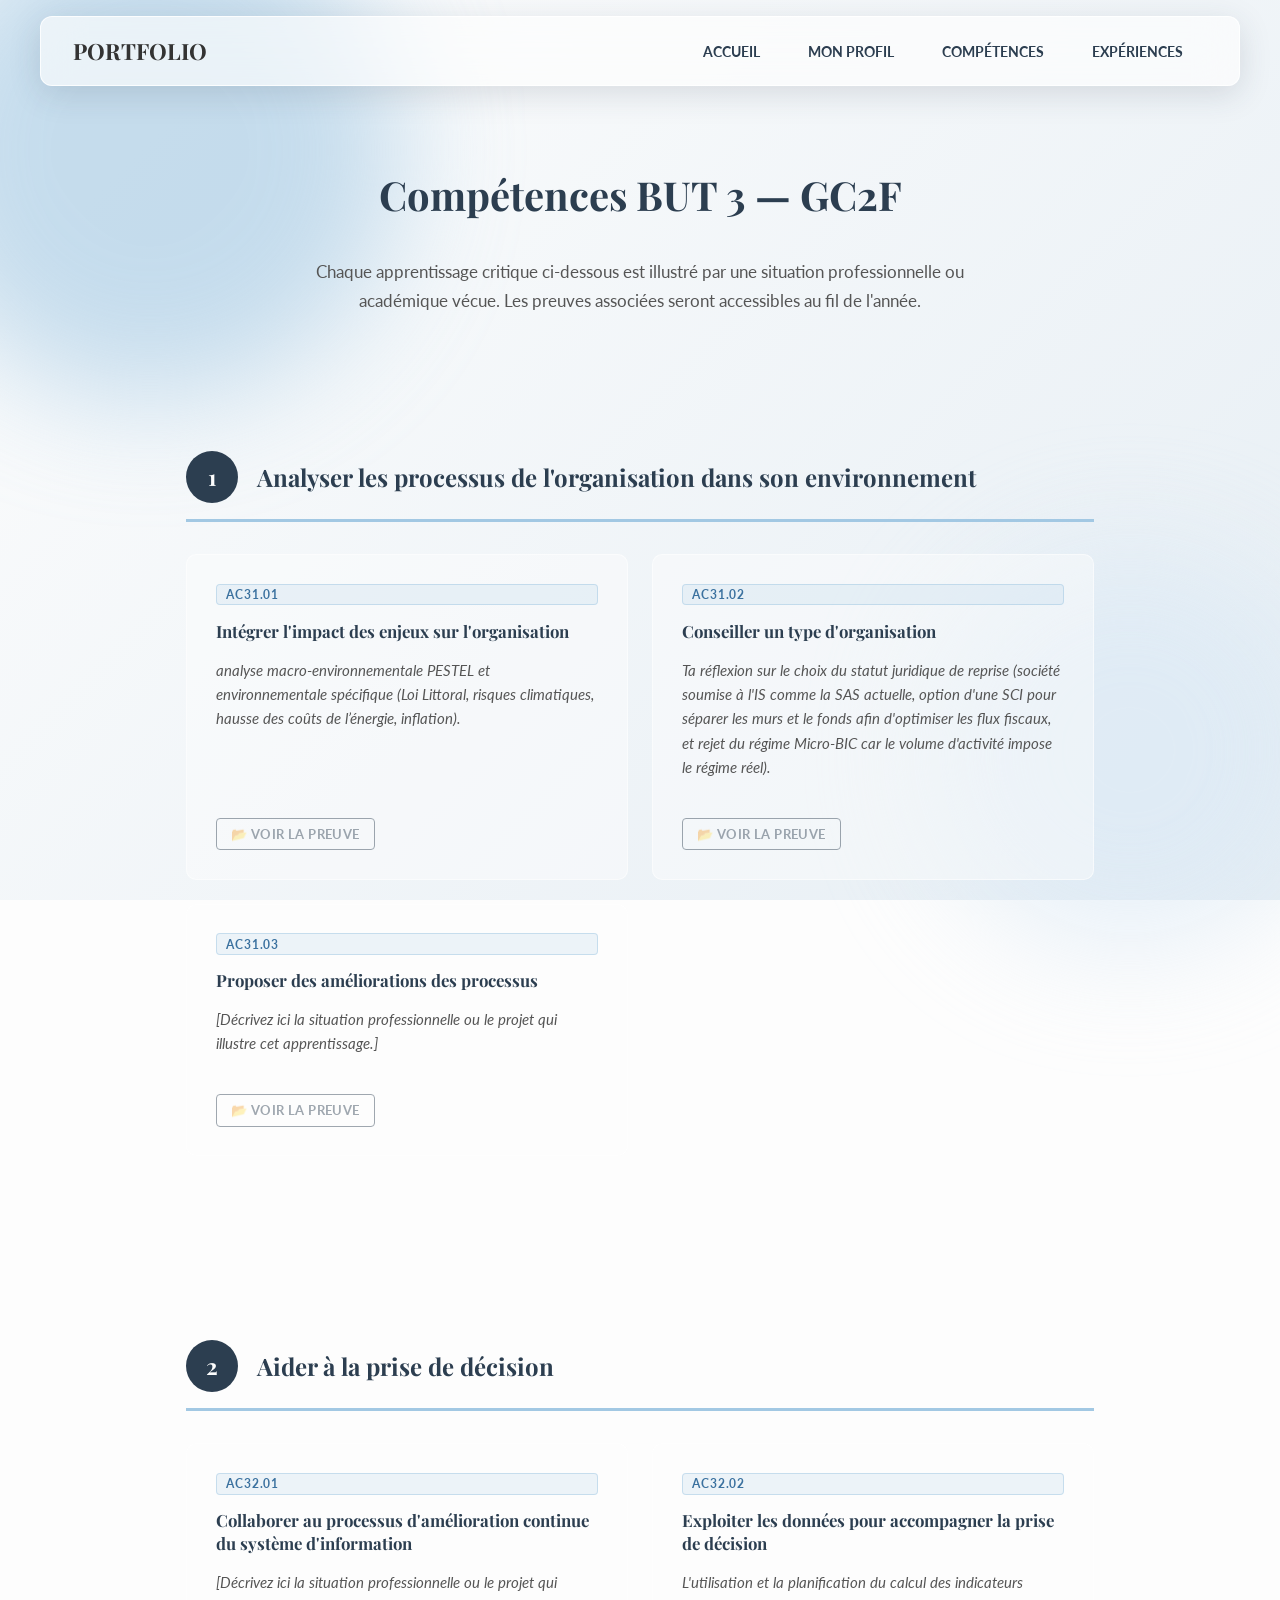
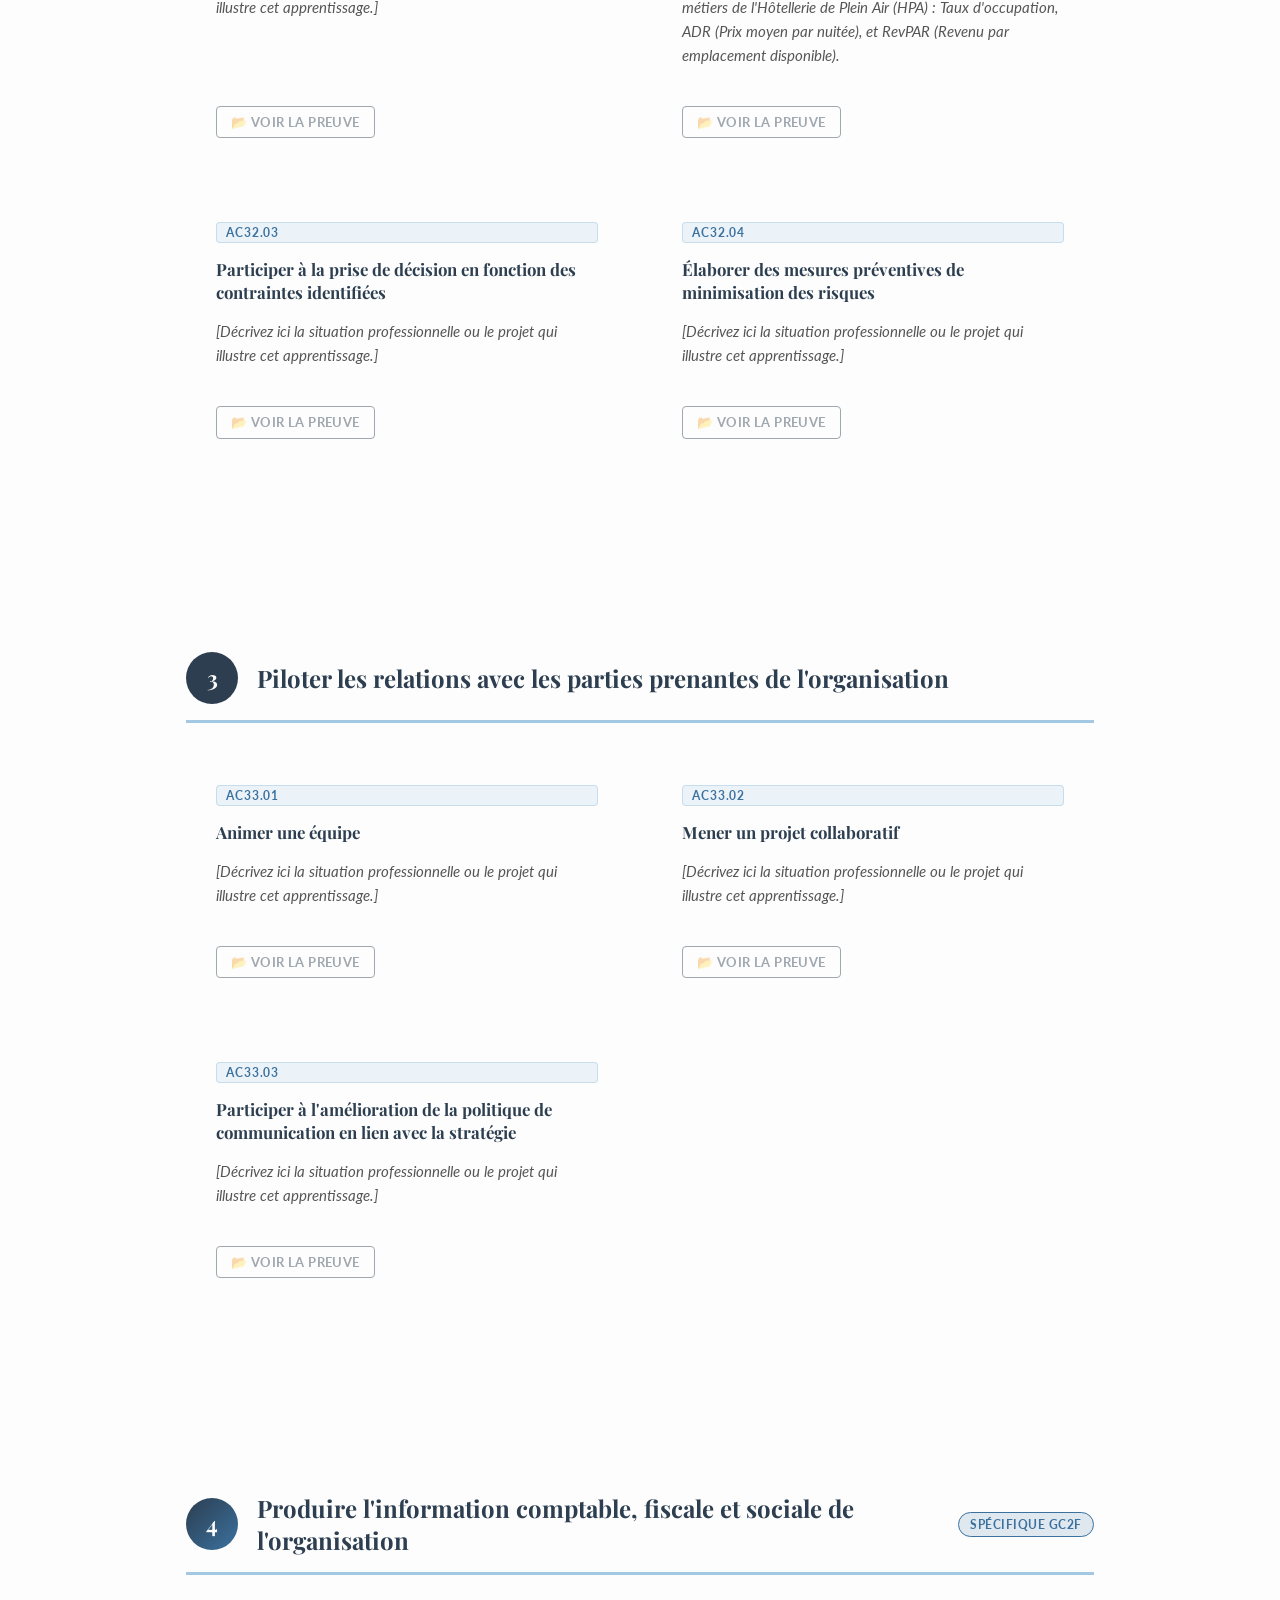
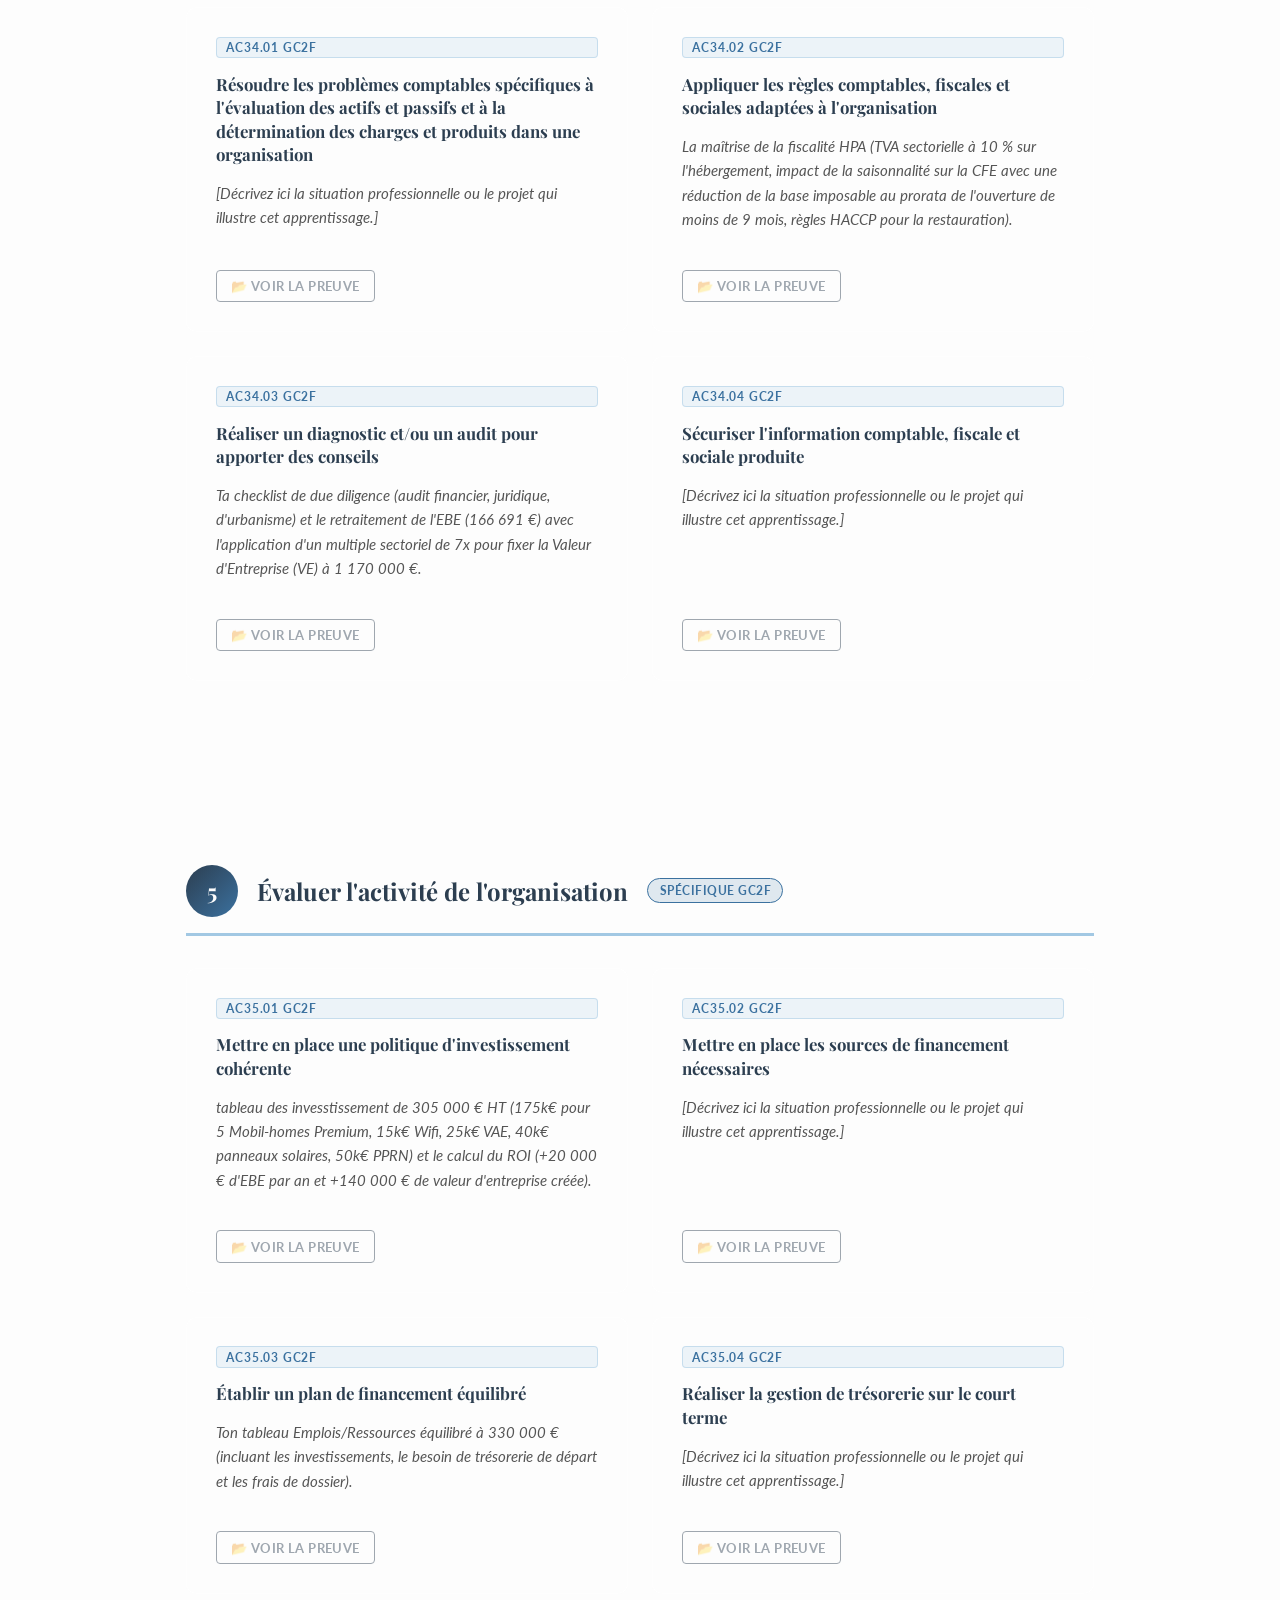
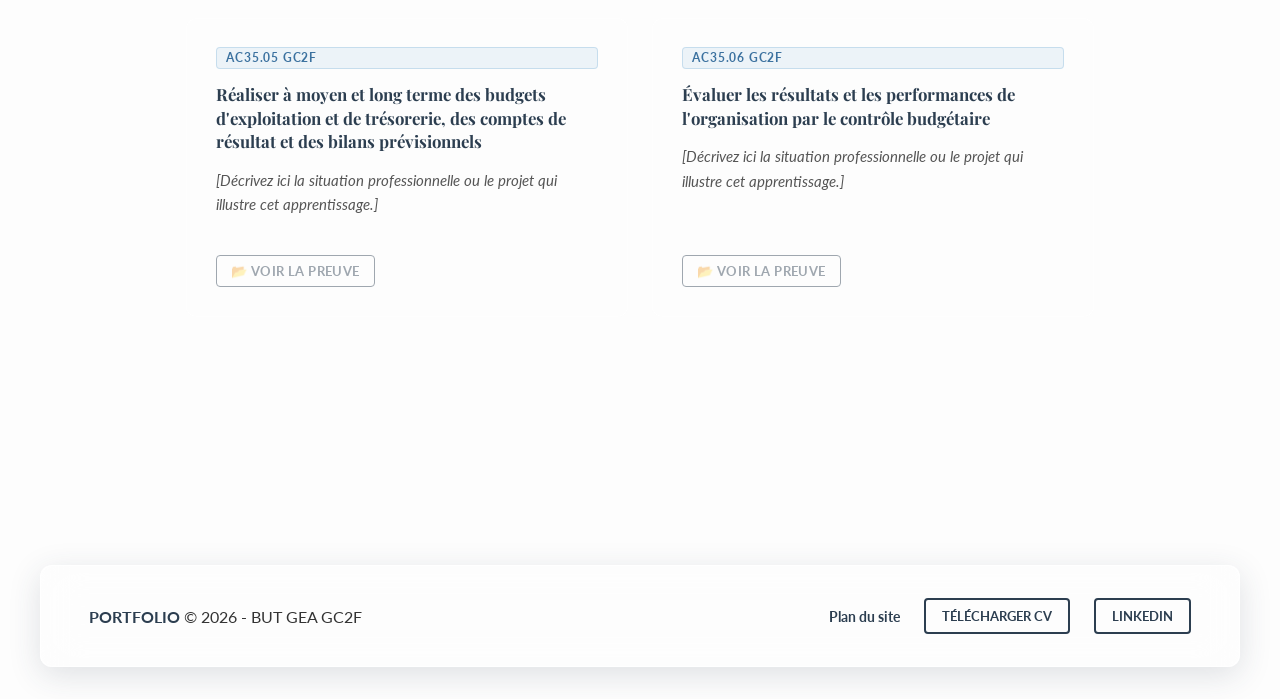
==== competences.html @ ee9c242e "Update competences.html" ====
<!DOCTYPE html>
<html lang="fr">
<head>
    <meta charset="UTF-8">
    <meta name="viewport" content="width=device-width, initial-scale=1.0">
    <title>Compétences | Portfolio GC2F</title>
    <link rel="stylesheet" href="style.css">
    <link href="https://fonts.googleapis.com/css2?family=Playfair+Display:wght@500;700&family=Lato:wght@300;400;700&display=swap" rel="stylesheet">
    <style>
        /* ── Page intro ── */
        .page-intro {
            text-align: center;
            padding: 3rem 2rem 1rem;
            max-width: 800px;
            margin: 0 auto 2rem auto;
        }
        .page-intro p {
            font-size: 1.05rem;
            color: #555;
            line-height: 1.7;
        }

        /* ── Bloc compétence ── */
        .competence-bloc {
            margin-bottom: 3.5rem;
        }
        .competence-header {
            display: flex;
            align-items: center;
            gap: 1.2rem;
            margin-bottom: 2rem;
            padding-bottom: 1rem;
            border-bottom: 3px solid var(--light-blue);
        }
        .competence-numero {
            flex-shrink: 0;
            width: 52px;
            height: 52px;
            border-radius: 50%;
            background: var(--dark-blue);
            color: var(--pearl-white);
            font-family: 'Playfair Display', serif;
            font-size: 1.4rem;
            font-weight: 700;
            display: flex;
            align-items: center;
            justify-content: center;
        }
        .competence-titre {
            font-family: 'Playfair Display', serif;
            font-size: 1.5rem;
            color: var(--dark-blue);
            margin: 0;
        }
        .competence-tag {
            font-size: 0.75rem;
            font-weight: 700;
            text-transform: uppercase;
            letter-spacing: 0.5px;
            background: rgba(162, 200, 227, 0.25);
            border: 1px solid var(--light-blue);
            color: var(--dark-blue);
            padding: 0.25rem 0.7rem;
            border-radius: 20px;
            white-space: nowrap;
        }

        /* ── Grille des AC ── */
        .ac-grid {
            display: grid;
            grid-template-columns: repeat(auto-fit, minmax(300px, 1fr));
            gap: 1.5rem;
        }

        /* ── Carte AC ── */
        .ac-card {
            background: rgba(253, 253, 253, 0.45);
            border: 1px solid rgba(255, 255, 255, 0.55);
            border-radius: 10px;
            padding: 1.8rem;
            display: flex;
            flex-direction: column;
            gap: 0.9rem;
            opacity: 0;
            transform: translateY(30px);
            transition: opacity 0.55s ease-out, transform 0.55s cubic-bezier(0.2, 0.8, 0.2, 1), box-shadow 0.3s ease, background 0.3s ease;
        }
        .ac-card.visible {
            opacity: 1;
            transform: translateY(0);
        }
        .ac-card.visible:hover {
            background: rgba(253, 253, 253, 0.75);
            box-shadow: 0 12px 30px rgba(44, 62, 80, 0.1);
            transform: translateY(-6px);
        }

        .ac-code {
            display: inline-block;
            font-size: 0.72rem;
            font-weight: 700;
            text-transform: uppercase;
            letter-spacing: 0.8px;
            color: #3b719f;
            background: rgba(162, 200, 227, 0.18);
            border: 1px solid rgba(162, 200, 227, 0.5);
            border-radius: 4px;
            padding: 0.2rem 0.6rem;
        }
        .ac-intitule {
            font-family: 'Playfair Display', serif;
            font-size: 1.05rem;
            color: var(--dark-blue);
            line-height: 1.4;
            margin: 0;
        }
        .ac-description {
            font-size: 0.95rem;
            color: #555;
            line-height: 1.6;
            flex: 1;
            font-style: italic;
        }
        .ac-preuve {
            display: inline-flex;
            align-items: center;
            gap: 0.4rem;
            font-size: 0.82rem;
            font-weight: 700;
            text-transform: uppercase;
            letter-spacing: 0.4px;
            color: var(--dark-blue);
            border: 1.5px solid var(--dark-blue);
            border-radius: 4px;
            padding: 0.45rem 0.9rem;
            text-decoration: none;
            transition: all 0.25s ease;
            align-self: flex-start;
            margin-top: auto;
            opacity: 0.45;
            cursor: not-allowed;
            pointer-events: none;
        }
        .ac-preuve.disponible {
            opacity: 1;
            cursor: pointer;
            pointer-events: auto;
        }
        .ac-preuve.disponible:hover {
            background: var(--dark-blue);
            color: var(--pearl-white);
        }

        /* ── Compétences spécifiques GC2F ── */
        .competence-bloc.gc2f .competence-numero {
            background: linear-gradient(135deg, #2C3E50, #3b719f);
        }
        .competence-bloc.gc2f .competence-tag {
            background: rgba(59, 113, 159, 0.15);
            border-color: #3b719f;
            color: #3b719f;
        }

        /* ── Wrapper principal ── */
        .portfolio-competences {
            max-width: 1100px;
            margin: 0 auto;
            padding: 0 2rem 4rem;
        }

        @media screen and (max-width: 768px) {
            .competence-header { flex-wrap: wrap; }
            .competence-titre { font-size: 1.2rem; }
            .ac-grid { grid-template-columns: 1fr; }
            .portfolio-competences { padding: 0 1rem 3rem; }
        }
    </style>
</head>
<body>

    <div class="background-blobs">
        <div class="blob blob-1"></div>
        <div class="blob blob-2"></div>
    </div>

    <header class="glass-panel">
        <div class="logo">Portfolio</div>

        <div class="burger-menu">
            <span></span>
            <span></span>
            <span></span>
        </div>

        <nav>
            <ul class="nav-menu">
                <li class="nav-item"><a href="index.html" class="nav-link">Accueil</a></li>
                <li class="nav-item">
                    <a href="profil.html" class="nav-link">Mon Profil</a>
                    <ul class="dropdown-menu glass-panel">
                        <li><a href="cv.pdf" target="_blank" class="dropdown-item">Consulter mon CV</a></li>
                    </ul>
                </li>
                <li class="nav-item">
                    <a href="competences.html" class="nav-link">Compétences</a>
                    <ul class="dropdown-menu glass-panel">
                        <li><a href="competences.html#comp1" class="dropdown-item">C1 — Analyser</a></li>
                        <li><a href="competences.html#comp2" class="dropdown-item">C2 — Aider à la décision</a></li>
                        <li><a href="competences.html#comp3" class="dropdown-item">C3 — Piloter</a></li>
                        <li><a href="competences.html#comp4" class="dropdown-item">C4 — Produire (GC2F)</a></li>
                        <li><a href="competences.html#comp5" class="dropdown-item">C5 — Évaluer (GC2F)</a></li>
                    </ul>
                </li>
                <li class="nav-item">
                    <a href="experiences.html" class="nav-link">Expériences</a>
                    <ul class="dropdown-menu glass-panel">
                        <li><a href="experiences.html" class="dropdown-item">Stages et Mémoire</a></li>
                    </ul>
                </li>
            </ul>
        </nav>
    </header>

    <main>
        <div class="page-intro">
            <h1 class="section-title" style="border: none;">Compétences BUT 3 — GC2F</h1>
            <p>Chaque apprentissage critique ci-dessous est illustré par une situation professionnelle ou académique vécue. Les preuves associées seront accessibles au fil de l'année.</p>
        </div>

        <div class="portfolio-competences">

            <!-- ════════════════════════════════
                 COMPÉTENCE 1 — ANALYSER
            ════════════════════════════════ -->
            <section class="competence-bloc" id="comp1">
                <div class="competence-header">
                    <div class="competence-numero">1</div>
                    <h2 class="competence-titre">Analyser les processus de l'organisation dans son environnement</h2>
                </div>

                <div class="ac-grid">

                    <div class="ac-card">
                        <span class="ac-code">AC31.01</span>
                        <h3 class="ac-intitule">Intégrer l'impact des enjeux sur l'organisation</h3>
                        <p class="ac-description">analyse macro-environnementale PESTEL et environnementale spécifique (Loi Littoral, risques climatiques, hausse des coûts de l’énergie, inflation).</p>
                        <a href="./preuves/ac31-01.pdf" target="_blank" class="ac-preuve">
                            📂 Voir la preuve
                        </a>
                    </div>

                    <div class="ac-card">
                        <span class="ac-code">AC31.02</span>
                        <h3 class="ac-intitule">Conseiller un type d'organisation</h3>
                        <p class="ac-description">Ta réflexion sur le choix du statut juridique de reprise (société soumise à l'IS comme la SAS actuelle, option d'une SCI pour séparer les murs et le fonds afin d'optimiser les flux fiscaux, et rejet du régime Micro-BIC car le volume d'activité impose le régime réel).</p>
                        <a href="./preuves/ac31-02.pdf" target="_blank" class="ac-preuve">
                            📂 Voir la preuve
                        </a>
                    </div>

                    <div class="ac-card">
                        <span class="ac-code">AC31.03</span>
                        <h3 class="ac-intitule">Proposer des améliorations des processus</h3>
                        <p class="ac-description">[Décrivez ici la situation professionnelle ou le projet qui illustre cet apprentissage.]</p>
                        <a href="./preuves/ac31-03.pdf" target="_blank" class="ac-preuve">
                            📂 Voir la preuve
                        </a>
                    </div>

                </div>
            </section>

            <!-- ════════════════════════════════
                 COMPÉTENCE 2 — AIDER À LA DÉCISION
            ════════════════════════════════ -->
            <section class="competence-bloc" id="comp2">
                <div class="competence-header">
                    <div class="competence-numero">2</div>
                    <h2 class="competence-titre">Aider à la prise de décision</h2>
                </div>

                <div class="ac-grid">

                    <div class="ac-card">
                        <span class="ac-code">AC32.01</span>
                        <h3 class="ac-intitule">Collaborer au processus d'amélioration continue du système d'information</h3>
                        <p class="ac-description">[Décrivez ici la situation professionnelle ou le projet qui illustre cet apprentissage.]</p>
                        <a href="./preuves/ac32-01.pdf" target="_blank" class="ac-preuve">
                            📂 Voir la preuve
                        </a>
                    </div>

                    <div class="ac-card">
                        <span class="ac-code">AC32.02</span>
                        <h3 class="ac-intitule">Exploiter les données pour accompagner la prise de décision</h3>
                        <p class="ac-description">L'utilisation et la planification du calcul des indicateurs métiers de l'Hôtellerie de Plein Air (HPA) : Taux d'occupation, ADR (Prix moyen par nuitée), et RevPAR (Revenu par emplacement disponible).</p>
                        <a href="./preuves/ac32-02.pdf" target="_blank" class="ac-preuve">
                            📂 Voir la preuve
                        </a>
                    </div>

                    <div class="ac-card">
                        <span class="ac-code">AC32.03</span>
                        <h3 class="ac-intitule">Participer à la prise de décision en fonction des contraintes identifiées</h3>
                        <p class="ac-description">[Décrivez ici la situation professionnelle ou le projet qui illustre cet apprentissage.]</p>
                        <a href="./preuves/ac32-03.pdf" target="_blank" class="ac-preuve">
                            📂 Voir la preuve
                        </a>
                    </div>

                    <div class="ac-card">
                        <span class="ac-code">AC32.04</span>
                        <h3 class="ac-intitule">Élaborer des mesures préventives de minimisation des risques</h3>
                        <p class="ac-description">[Décrivez ici la situation professionnelle ou le projet qui illustre cet apprentissage.]</p>
                        <a href="./preuves/ac32-04.pdf" target="_blank" class="ac-preuve">
                            📂 Voir la preuve
                        </a>
                    </div>

                </div>
            </section>

            <!-- ════════════════════════════════
                 COMPÉTENCE 3 — PILOTER
            ════════════════════════════════ -->
            <section class="competence-bloc" id="comp3">
                <div class="competence-header">
                    <div class="competence-numero">3</div>
                    <h2 class="competence-titre">Piloter les relations avec les parties prenantes de l'organisation</h2>
                </div>

                <div class="ac-grid">

                    <div class="ac-card">
                        <span class="ac-code">AC33.01</span>
                        <h3 class="ac-intitule">Animer une équipe</h3>
                        <p class="ac-description">[Décrivez ici la situation professionnelle ou le projet qui illustre cet apprentissage.]</p>
                        <a href="./preuves/ac33-01.pdf" target="_blank" class="ac-preuve">
                            📂 Voir la preuve
                        </a>
                    </div>

                    <div class="ac-card">
                        <span class="ac-code">AC33.02</span>
                        <h3 class="ac-intitule">Mener un projet collaboratif</h3>
                        <p class="ac-description">[Décrivez ici la situation professionnelle ou le projet qui illustre cet apprentissage.]</p>
                        <a href="./preuves/ac33-02.pdf" target="_blank" class="ac-preuve">
                            📂 Voir la preuve
                        </a>
                    </div>

                    <div class="ac-card">
                        <span class="ac-code">AC33.03</span>
                        <h3 class="ac-intitule">Participer à l'amélioration de la politique de communication en lien avec la stratégie</h3>
                        <p class="ac-description">[Décrivez ici la situation professionnelle ou le projet qui illustre cet apprentissage.]</p>
                        <a href="./preuves/ac33-03.pdf" target="_blank" class="ac-preuve">
                            📂 Voir la preuve
                        </a>
                    </div>

                </div>
            </section>

            <!-- ════════════════════════════════
                 COMPÉTENCE 4 — PRODUIRE (GC2F)
            ════════════════════════════════ -->
            <section class="competence-bloc gc2f" id="comp4">
                <div class="competence-header">
                    <div class="competence-numero">4</div>
                    <h2 class="competence-titre">Produire l'information comptable, fiscale et sociale de l'organisation</h2>
                    <span class="competence-tag">Spécifique GC2F</span>
                </div>

                <div class="ac-grid">

                    <div class="ac-card">
                        <span class="ac-code">AC34.01 GC2F</span>
                        <h3 class="ac-intitule">Résoudre les problèmes comptables spécifiques à l'évaluation des actifs et passifs et à la détermination des charges et produits dans une organisation</h3>
                        <p class="ac-description">[Décrivez ici la situation professionnelle ou le projet qui illustre cet apprentissage.]</p>
                        <a href="./preuves/ac34-01.pdf" target="_blank" class="ac-preuve">
                            📂 Voir la preuve
                        </a>
                    </div>

                    <div class="ac-card">
                        <span class="ac-code">AC34.02 GC2F</span>
                        <h3 class="ac-intitule">Appliquer les règles comptables, fiscales et sociales adaptées à l'organisation</h3>
                        <p class="ac-description">La maîtrise de la fiscalité HPA (TVA sectorielle à 10 % sur l'hébergement, impact de la saisonnalité sur la CFE avec une réduction de la base imposable au prorata de l'ouverture de moins de 9 mois, règles HACCP pour la restauration).</p>
                        <a href="./preuves/ac34-02.pdf" target="_blank" class="ac-preuve">
                            📂 Voir la preuve
                        </a>
                    </div>

                    <div class="ac-card">
                        <span class="ac-code">AC34.03 GC2F</span>
                        <h3 class="ac-intitule">Réaliser un diagnostic et/ou un audit pour apporter des conseils</h3>
                        <p class="ac-description">Ta checklist de due diligence (audit financier, juridique, d'urbanisme) et le retraitement de l'EBE (166 691 €) avec l'application d'un multiple sectoriel de 7x pour fixer la Valeur d'Entreprise (VE) à 1 170 000 €.</p>
                        <a href="./preuves/ac34-03.pdf" target="_blank" class="ac-preuve">
                            📂 Voir la preuve
                        </a>
                    </div>

                    <div class="ac-card">
                        <span class="ac-code">AC34.04 GC2F</span>
                        <h3 class="ac-intitule">Sécuriser l'information comptable, fiscale et sociale produite</h3>
                        <p class="ac-description">[Décrivez ici la situation professionnelle ou le projet qui illustre cet apprentissage.]</p>
                        <a href="./preuves/ac34-04.pdf" target="_blank" class="ac-preuve">
                            📂 Voir la preuve
                        </a>
                    </div>

                </div>
            </section>

            <!-- ════════════════════════════════
                 COMPÉTENCE 5 — ÉVALUER (GC2F)
            ════════════════════════════════ -->
            <section class="competence-bloc gc2f" id="comp5">
                <div class="competence-header">
                    <div class="competence-numero">5</div>
                    <h2 class="competence-titre">Évaluer l'activité de l'organisation</h2>
                    <span class="competence-tag">Spécifique GC2F</span>
                </div>

                <div class="ac-grid">

                    <div class="ac-card">
                        <span class="ac-code">AC35.01 GC2F</span>
                        <h3 class="ac-intitule">Mettre en place une politique d'investissement cohérente</h3>
                        <p class="ac-description">tableau des invesstissement de 305 000 € HT (175k€ pour 5 Mobil-homes Premium, 15k€ Wifi, 25k€ VAE, 40k€ panneaux solaires, 50k€ PPRN) et le calcul du ROI (+20 000 € d'EBE par an et +140 000 € de valeur d'entreprise créée).</p>
                        <a href="./preuves/ac35-01.pdf" target="_blank" class="ac-preuve">
                            📂 Voir la preuve
                        </a>
                    </div>

                    <div class="ac-card">
                        <span class="ac-code">AC35.02 GC2F</span>
                        <h3 class="ac-intitule">Mettre en place les sources de financement nécessaires</h3>
                        <p class="ac-description">[Décrivez ici la situation professionnelle ou le projet qui illustre cet apprentissage.]</p>
                        <a href="./preuves/ac35-02.pdf" target="_blank" class="ac-preuve">
                            📂 Voir la preuve
                        </a>
                    </div>

                    <div class="ac-card">
                        <span class="ac-code">AC35.03 GC2F</span>
                        <h3 class="ac-intitule">Établir un plan de financement équilibré</h3>
                        <p class="ac-description">Ton tableau Emplois/Ressources équilibré à 330 000 € (incluant les investissements, le besoin de trésorerie de départ et les frais de dossier).</p>
                        <a href="./preuves/ac35-03.pdf" target="_blank" class="ac-preuve">
                            📂 Voir la preuve
                        </a>
                    </div>

                    <div class="ac-card">
                        <span class="ac-code">AC35.04 GC2F</span>
                        <h3 class="ac-intitule">Réaliser la gestion de trésorerie sur le court terme</h3>
                        <p class="ac-description">[Décrivez ici la situation professionnelle ou le projet qui illustre cet apprentissage.]</p>
                        <a href="./preuves/ac35-04.pdf" target="_blank" class="ac-preuve">
                            📂 Voir la preuve
                        </a>
                    </div>

                    <div class="ac-card">
                        <span class="ac-code">AC35.05 GC2F</span>
                        <h3 class="ac-intitule">Réaliser à moyen et long terme des budgets d'exploitation et de trésorerie, des comptes de résultat et des bilans prévisionnels</h3>
                        <p class="ac-description">[Décrivez ici la situation professionnelle ou le projet qui illustre cet apprentissage.]</p>
                        <a href="./preuves/ac35-05.pdf" target="_blank" class="ac-preuve">
                            📂 Voir la preuve
                        </a>
                    </div>

                    <div class="ac-card">
                        <span class="ac-code">AC35.06 GC2F</span>
                        <h3 class="ac-intitule">Évaluer les résultats et les performances de l'organisation par le contrôle budgétaire</h3>
                        <p class="ac-description">[Décrivez ici la situation professionnelle ou le projet qui illustre cet apprentissage.]</p>
                        <a href="./preuves/ac35-06.pdf" target="_blank" class="ac-preuve">
                            📂 Voir la preuve
                        </a>
                    </div>

                </div>
            </section>

        </div><!-- /.portfolio-competences -->
    </main>

    <footer class="glass-panel">
        <div><span style="font-weight: 700; color: var(--dark-blue);">PORTFOLIO</span> &copy; 2026 - BUT GEA GC2F</div>
        <div style="display: flex; gap: 1.5rem; align-items: center;">
            <a href="plan.html" style="color: var(--dark-blue); text-decoration: none; font-size: 0.9rem; font-weight: 700;">Plan du site</a>
            <a href="cv.pdf" download class="btn-primary" style="padding: 0.5rem 1rem; font-size: 0.8rem;">Télécharger CV</a>
            <a href="https://linkedin.com/in/tonprofil" target="_blank" class="btn-primary" style="padding: 0.5rem 1rem; font-size: 0.8rem;">LinkedIn</a>
        </div>
    </footer>

    <script>
        // Menu burger
        const burger = document.querySelector('.burger-menu');
        const nav = document.querySelector('.nav-menu');
        if (burger) {
            burger.addEventListener('click', () => {
                nav.classList.toggle('active');
                burger.classList.toggle('active');
            });
        }

        // Animation au scroll des cartes AC
        const acCards = document.querySelectorAll('.ac-card');
        const observer = new IntersectionObserver((entries, obs) => {
            entries.forEach((entry, i) => {
                if (entry.isIntersecting) {
                    // Délai en cascade pour les cartes d'une même grille
                    const siblings = [...entry.target.parentElement.children];
                    const index = siblings.indexOf(entry.target);
                    setTimeout(() => {
                        entry.target.classList.add('visible');
                    }, index * 80);
                    obs.unobserve(entry.target);
                }
            });
        }, { threshold: 0.1, rootMargin: '0px 0px -20px 0px' });

        acCards.forEach(card => observer.observe(card));
    </script>

</body>
</html>
---- style.css ----
/* style.css */
:root {
    --pearl-white: #FDFDFD;
    --light-blue: #A2C8E3;
    --dark-blue: #2C3E50;
    --text-main: #333333;
    --glass-bg: rgba(253, 253, 253, 0.65);
    --glass-border: rgba(255, 255, 255, 0.8);
    --glass-shadow: rgba(44, 62, 80, 0.15);
}

* { margin: 0; padding: 0; box-sizing: border-box; }

body {
    font-family: 'Lato', sans-serif;
    background-color: var(--pearl-white);
    color: var(--text-main);
    overflow-x: hidden;
    min-height: 100vh;
    display: flex;
    flex-direction: column;
}

h1, h2, h3, h4 { font-family: 'Playfair Display', serif; color: var(--dark-blue); }

/* Fond dynamique */
.background-blobs {
    position: fixed; top: 0; left: 0; width: 100vw; height: 100vh; z-index: -1;
    background: linear-gradient(135deg, #FDFDFD 0%, #E6EEF4 100%);
}
.blob {
    position: absolute; border-radius: 50%; filter: blur(60px); opacity: 0.6;
    animation: float 15s infinite ease-in-out alternate;
}
.blob-1 { width: 500px; height: 500px; background: var(--light-blue); top: -100px; left: -100px; }
.blob-2 { width: 400px; height: 400px; background: #D9E8F5; bottom: -50px; right: -50px; animation-delay: -5s; }
@keyframes float { 0% { transform: translate(0, 0) scale(1); } 100% { transform: translate(50px, 50px) scale(1.1); } }

/* Glassmorphisme */
.glass-panel {
    background: var(--glass-bg); backdrop-filter: blur(20px); -webkit-backdrop-filter: blur(20px);
    border: 1px solid var(--glass-border); box-shadow: 0 8px 32px var(--glass-shadow); border-radius: 12px;
}

/* Header & Menu */
header {
    position: fixed; top: 1rem; left: 50%; transform: translateX(-50%); width: 95%; max-width: 1200px;
    z-index: 1000; display: flex; justify-content: space-between; align-items: center; padding: 0.5rem 2rem; height: 70px;
}
.logo { font-family: 'Playfair Display', serif; font-size: 1.4rem; font-weight: 700; text-transform: uppercase; }
.nav-menu { display: flex; list-style: none; height: 100%; }
.nav-item { position: relative; display: flex; align-items: center; padding: 0 1.5rem; }
.nav-link { text-decoration: none; color: var(--dark-blue); font-weight: 700; font-size: 0.9rem; text-transform: uppercase; }
.nav-link:hover { color: #5b9bd5; }

/* Sous-menu (Niveau 2) */
.dropdown-menu {
    position: absolute; top: 100%; left: 0; min-width: 260px; opacity: 0; visibility: hidden;
    transform: translateY(15px); transition: all 0.3s ease; list-style: none; padding: 0.5rem 0;
}
.nav-item:hover .dropdown-menu { opacity: 1; visibility: visible; transform: translateY(0); }
.dropdown-item { display: block; padding: 1rem 1.5rem; text-decoration: none; color: var(--dark-blue); font-size: 0.85rem; }
.dropdown-item:hover { background-color: rgba(162, 200, 227, 0.4); }

/* Bouton Menu Burger (Caché sur PC) */
.burger-menu {
    display: none;
    cursor: pointer;
    flex-direction: column;
    gap: 5px;
    z-index: 1001; /* Toujours au-dessus */
}
.burger-menu span {
    width: 28px;
    height: 3px;
    background-color: var(--dark-blue);
    border-radius: 3px;
    transition: all 0.3s ease;
}

/* Main Content */
main { flex: 1; margin: 120px auto 2rem auto; padding: 0 2rem; max-width: 1200px; width: 100%; }
section { padding: 4rem; margin-bottom: 4rem; }
.section-title { font-size: 2.5rem; margin-bottom: 2rem; border-bottom: 3px solid var(--light-blue); display: inline-block; padding-bottom: 5px; }
p { font-size: 1.1rem; line-height: 1.8; margin-bottom: 1.5rem; }

/* Grilles & Cartes */
.grid-container { display: grid; grid-template-columns: repeat(auto-fit, minmax(320px, 1fr)); gap: 2.5rem; margin-top: 3rem; }
/* Grilles & Cartes (AVEC ANIMATIONS) */
.grid-container { display: grid; grid-template-columns: repeat(auto-fit, minmax(320px, 1fr)); gap: 2.5rem; margin-top: 3rem; }

.card { 
    padding: 2.5rem; 
    background: rgba(253, 253, 253, 0.4); 
    border: 1px solid rgba(255, 255, 255, 0.5); 
    border-radius: 8px; 
    /* État de départ : invisible et décalé vers le bas */
    opacity: 0; 
    transform: translateY(40px); 
    /* Transition fluide pour l'apparition et le survol */
    transition: transform 0.6s cubic-bezier(0.2, 0.8, 0.2, 1), opacity 0.6s ease-out, box-shadow 0.4s ease, background 0.4s ease; 
}

/* État d'arrivée : rendu visible par le JavaScript */
.card.visible {
    opacity: 1;
    transform: translateY(0);
}

/* Effet au survol de la souris (uniquement quand la carte est déjà visible) */
.card.visible:hover { 
    transform: translateY(-10px); 
    background: rgba(253, 253, 253, 0.7); 
    box-shadow: 0 15px 35px rgba(44, 62, 80, 0.1); 
}
.card h4 { font-size: 1.4rem; margin-bottom: 1.5rem; color: #3b719f; }
.card ul { margin-left: 1.5rem; margin-bottom: 2rem; }
.card li { margin-bottom: 0.8rem; font-size: 1rem; }

/* Boutons & Footer */
.btn-primary { display: inline-block; text-decoration: none; color: var(--dark-blue); font-weight: 700; padding: 0.8rem 2rem; border: 2px solid var(--dark-blue); border-radius: 4px; text-transform: uppercase; transition: all 0.3s ease; }
.btn-primary:hover { background-color: var(--dark-blue); color: var(--pearl-white); }
footer { margin: 2rem auto; max-width: 1200px; width: 95%; padding: 2rem 3rem; display: flex; justify-content: space-between; align-items: center; }

/* --- FRISE CHRONOLOGIQUE MODERNE --- */
.modern-timeline {
    position: relative;
    max-width: 900px;
    margin: 0 auto;
    padding-left: 2rem;
    border-left: 3px solid rgba(162, 200, 227, 0.4); /* Ligne directrice bleu clair transparente */
}

.timeline-step {
    position: relative;
    margin-bottom: 3.5rem;
    padding-left: 2.5rem;
    opacity: 0;
    transform: translateX(-30px);
    transition: all 0.6s ease-out;
}

/* Apparition au scroll via le script JS */
.timeline-step.visible {
    opacity: 1;
    transform: translateX(0);
}

.timeline-step:last-child {
    margin-bottom: 0;
}

/* Le point sur la ligne */
.timeline-marker {
    position: absolute;
    left: -11px; /* Centré sur la bordure gauche */
    top: 0;
    width: 20px;
    height: 20px;
    border-radius: 50%;
    background-color: var(--pearl-white);
    border: 4px solid var(--dark-blue);
    box-shadow: 0 0 0 4px rgba(44, 62, 80, 0.1);
    transition: all 0.3s ease;
}

/* Effet lumineux au survol de l'étape */
.timeline-step:hover .timeline-marker {
    background-color: var(--light-blue);
    border-color: var(--light-blue);
    box-shadow: 0 0 15px var(--light-blue);
    transform: scale(1.2);
}

/* La carte de contenu */
.timeline-card {
    padding: 2rem;
    border-radius: 8px;
    position: relative;
    transition: transform 0.3s ease, box-shadow 0.3s ease;
}

.timeline-step:hover .timeline-card {
    transform: translateY(-5px);
    box-shadow: 0 12px 25px rgba(44, 62, 80, 0.1);
    border-color: var(--light-blue);
}

/* Le badge de date */
.timeline-date {
    display: inline-block;
    background-color: rgba(162, 200, 227, 0.2);
    color: var(--dark-blue);
    font-weight: 700;
    font-size: 0.85rem;
    padding: 0.4rem 1rem;
    border-radius: 20px;
    margin-bottom: 1rem;
    letter-spacing: 0.5px;
    text-transform: uppercase;
    border: 1px solid var(--light-blue);
}

.timeline-card h3 {
    margin-bottom: 0.8rem;
    font-size: 1.4rem;
    color: var(--dark-blue);
}

.timeline-card p {
    margin-bottom: 0;
    font-size: 1rem;
    color: var(--text-main);
}

/* Adaptation pour très petits écrans */
@media screen and (max-width: 600px) {
    .modern-timeline {
        padding-left: 1rem;
    }
    .timeline-step {
        padding-left: 1.5rem;
    }
    .timeline-card {
        padding: 1.5rem;
    }
}
/* --- Jauges de Compétences (Hard Skills) --- */
.skills-container {
    max-width: 800px;
    margin: 0 auto;
    display: flex;
    flex-direction: column;
    gap: 1.5rem;
}

.skill-box {
    display: flex;
    flex-direction: column;
    gap: 0.5rem;
}

.skill-header {
    display: flex;
    justify-content: space-between;
    font-weight: 700;
    color: var(--dark-blue);
    font-size: 1.1rem;
}

.progress-bar {
    width: 100%;
    height: 12px;
    background-color: rgba(162, 200, 227, 0.3); /* Fond bleu très clair */
    border-radius: 10px;
    overflow: hidden;
    position: relative;
}

.progress-fill {
    height: 100%;
    background: linear-gradient(90deg, var(--light-blue), var(--dark-blue));
    border-radius: 10px;
    width: 0; /* Commence à 0 pour l'animation */
    transition: width 1.5s cubic-bezier(0.2, 0.8, 0.2, 1);
}
/* =========================================
   RESPONSIVE DESIGN (Mobiles & Tablettes)
   ========================================= */
@media screen and (max-width: 768px) {
    /* 1. Le Header (On garde le logo à gauche) */
    header {
        padding: 0.5rem 1.5rem;
    }

    /* 2. Le bouton Burger : Cloué en haut à droite */
    .burger-menu {
        display: flex;
        position: absolute; /* Le sort du flux normal */
        right: 1.5rem;      /* Collé à droite */
        top: 50%;           /* Centré verticalement dans le header... */
        transform: translateY(-50%); /* ...parfaitement */
        flex-direction: column;
        justify-content: space-between;
        width: 30px;
        height: 20px;
        margin: 0;
    }
    
    .burger-menu span {
        width: 100%;
        height: 3px;
        background-color: var(--dark-blue);
        border-radius: 3px;
        transition: all 0.3s ease;
        margin: 0; 
    }

    /* Animation de la croix */
    .burger-menu.active span:nth-child(1) { transform: translateY(8.5px) rotate(45deg); }
    .burger-menu.active span:nth-child(2) { opacity: 0; }
    .burger-menu.active span:nth-child(3) { transform: translateY(-8.5px) rotate(-45deg); }

/* 3. Le menu latéral qui glisse */
    .nav-menu {
        position: fixed;
        top: 0;
        right: -100%;
        width: 100%; 
        max-width: 300px; 
        height: 100vh;
        background: var(--pearl-white);
        box-shadow: -5px 0 15px rgba(0,0,0,0.1);
        flex-direction: column;
        justify-content: center; 
        align-items: center;     
        transition: right 0.4s ease;
        z-index: 1000;
        gap: 1.5rem; /* J'ai réduit l'espace ici pour que tout rentre bien */
    }

    .nav-menu.active {
        right: 0;
    }

    /* 4. Les onglets principaux */
    .nav-item {
        width: 100%;
        display: flex;
        flex-direction: column;
        align-items: center; 
        padding: 0;
    }
    
    .nav-link {
        font-size: 1.3rem;
        text-align: center;
        width: 100%;
    }
    
    /* 5. Les sous-menus (CORRIGÉS POUR MOBILE) */
    .dropdown-menu {
        position: relative;
        top: 0; /* CORRECTION : Empêche le menu de descendre trop bas */
        transform: none !important;
        opacity: 1;
        visibility: visible;
        box-shadow: none;
        border: none;
        background: transparent;
        text-align: center;
        padding: 0.5rem 0 0 0;
        min-width: auto;
        display: block; /* Toujours visible pour faciliter le clic au doigt ! */
    }

    .dropdown-item {
        padding: 0.3rem;
        font-size: 0.95rem;
        color: #5b9bd5; /* Bleu plus clair pour montrer que c'est un sous-menu */
        text-align: center;
    }

    /* 6. Ajustements généraux de la page */
    main { margin-top: 6rem; padding: 0 1rem; }
    section { padding: 2rem 1.5rem !important; }
    .section-title { font-size: 1.8rem; }
    .grid-container { grid-template-columns: 1fr; }
    footer { flex-direction: column; text-align: center; gap: 1.5rem; }
    footer div { flex-direction: column; gap: 1rem; }
}
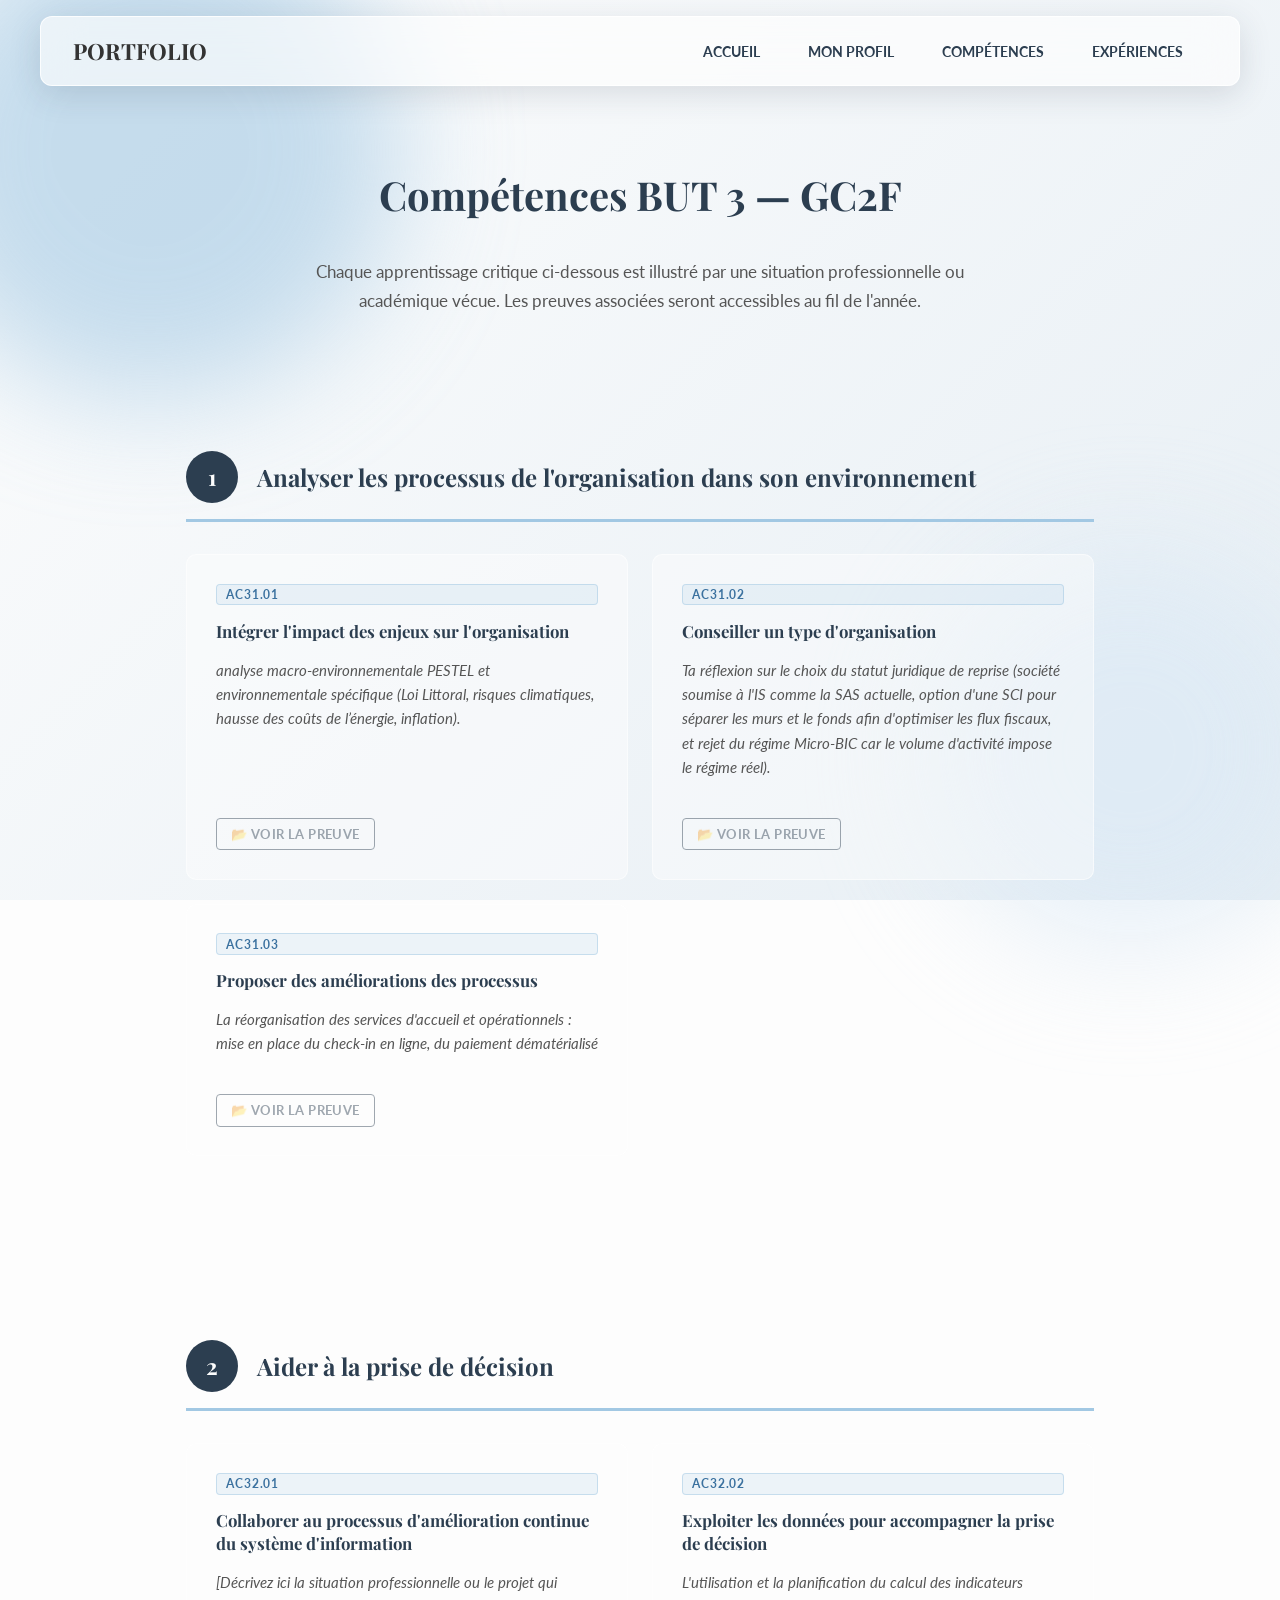
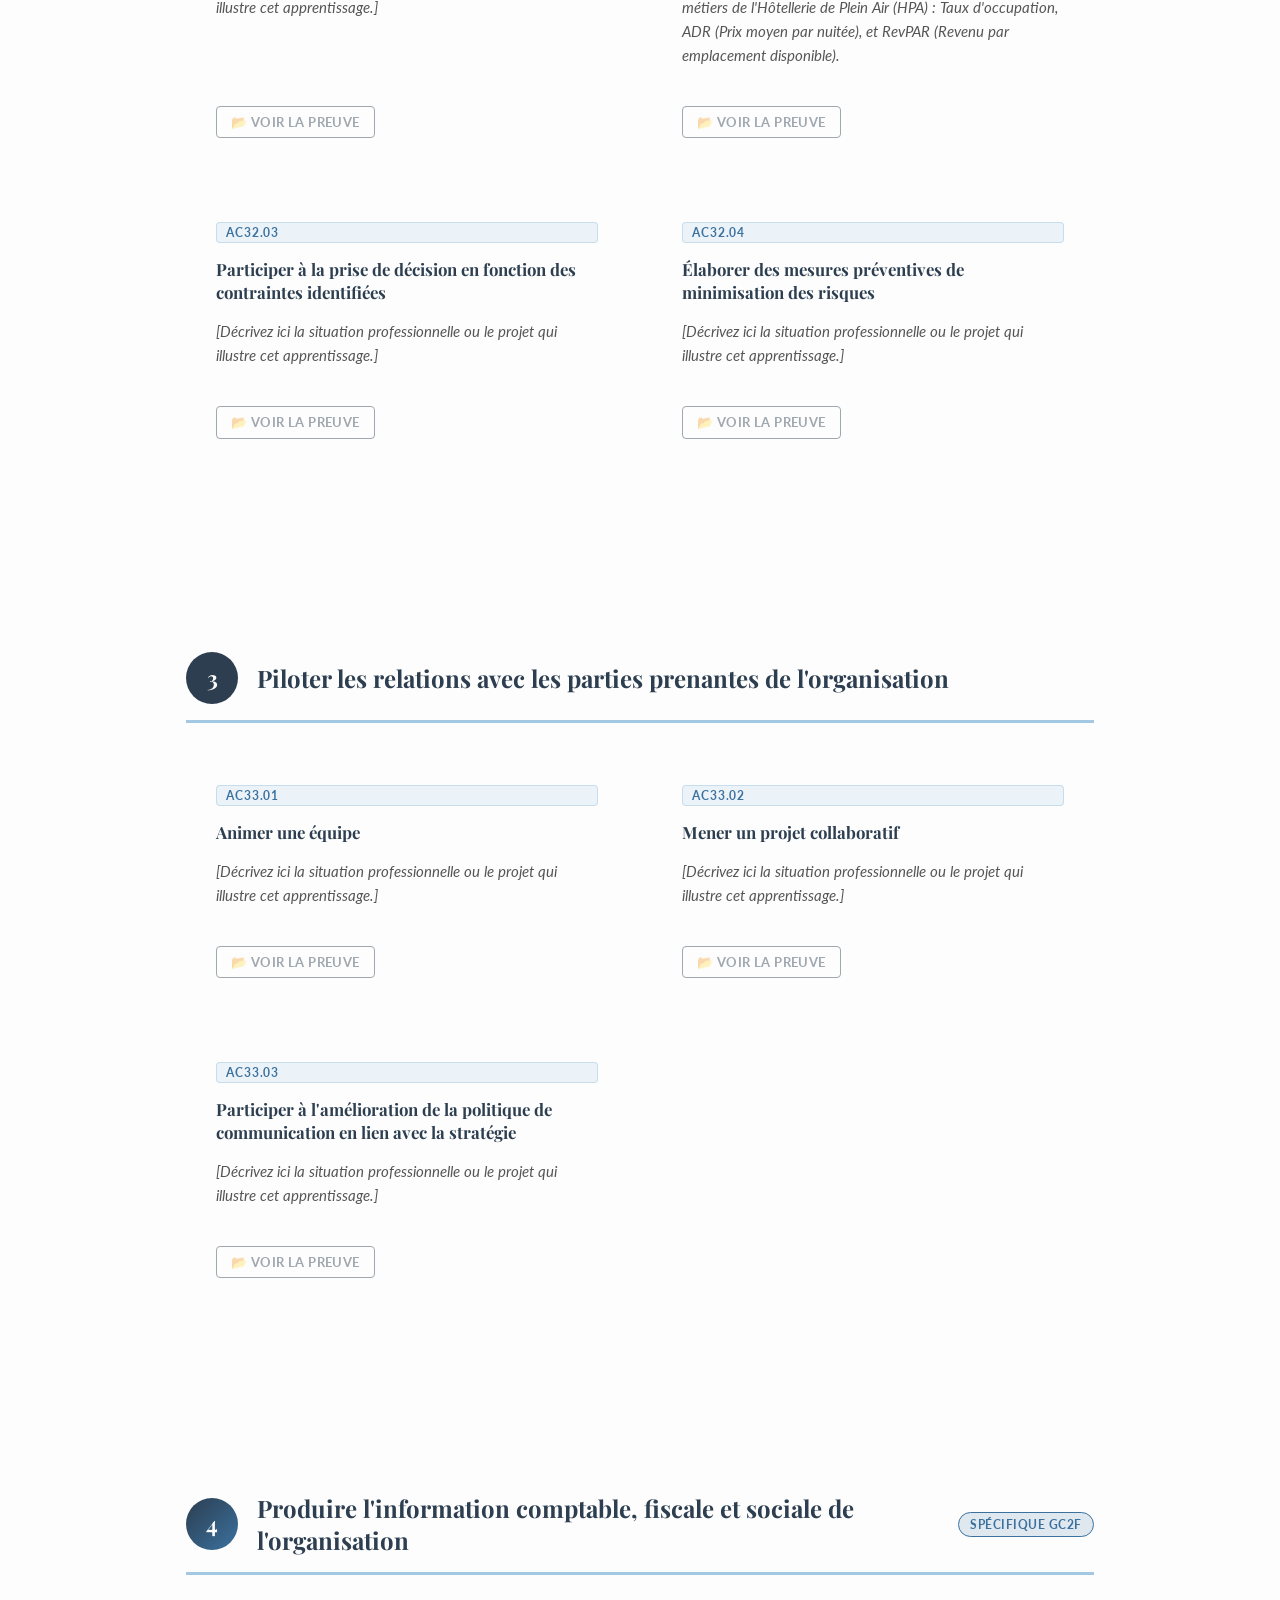
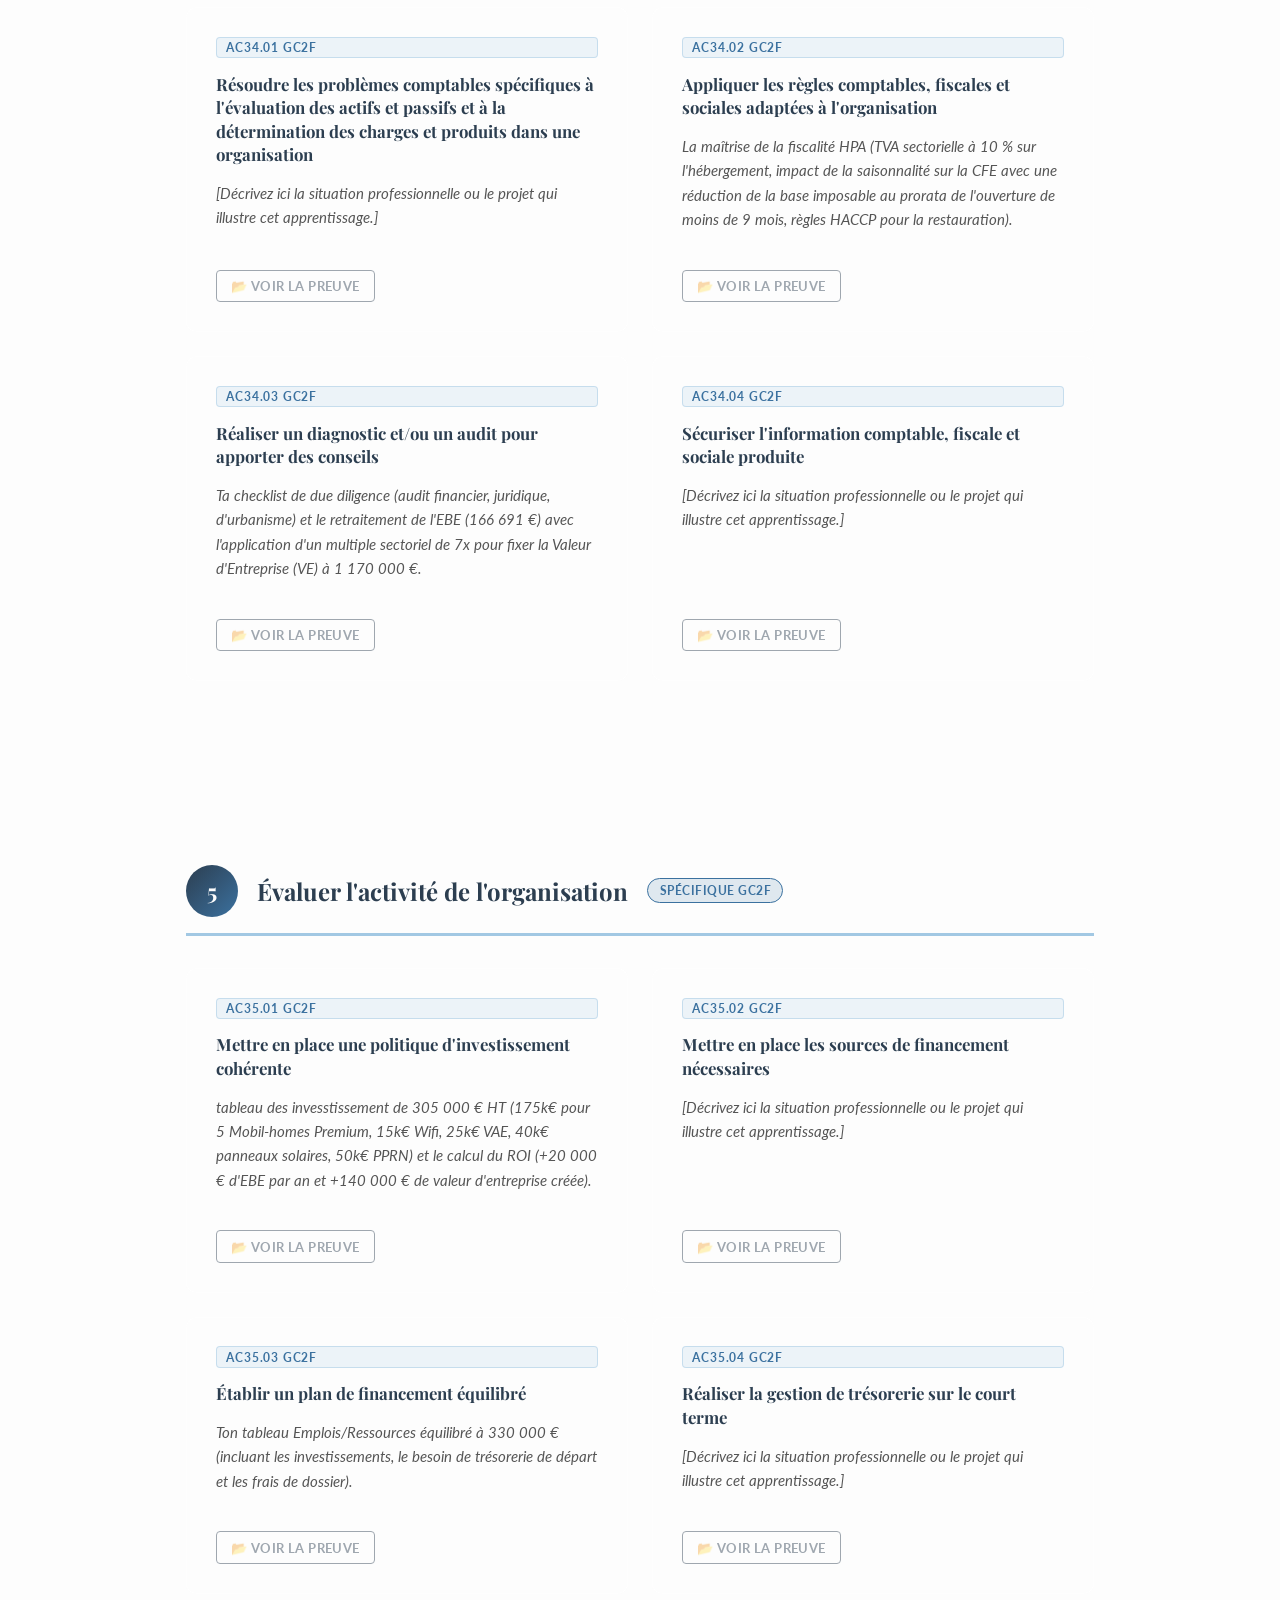
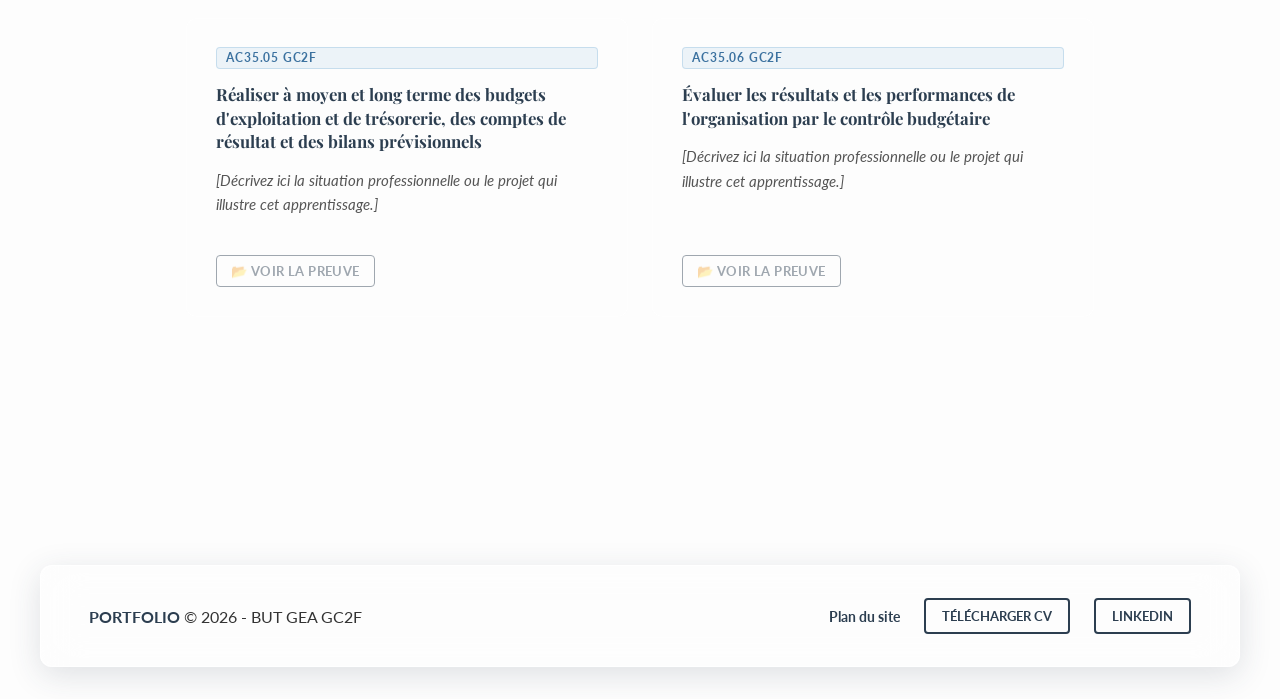
==== commit c00d26a6: "Update competences.html" ====
--- a/competences.html
+++ b/competences.html
@@ -261,7 +261,7 @@
                     <div class="ac-card">
                         <span class="ac-code">AC31.03</span>
                         <h3 class="ac-intitule">Proposer des améliorations des processus</h3>
-                        <p class="ac-description">[Décrivez ici la situation professionnelle ou le projet qui illustre cet apprentissage.]</p>
+                        <p class="ac-description">La réorganisation des services d'accueil et opérationnels : mise en place du check-in en ligne, du paiement dématérialisé</p>
                         <a href="./preuves/ac31-03.pdf" target="_blank" class="ac-preuve">
                             📂 Voir la preuve
                         </a>
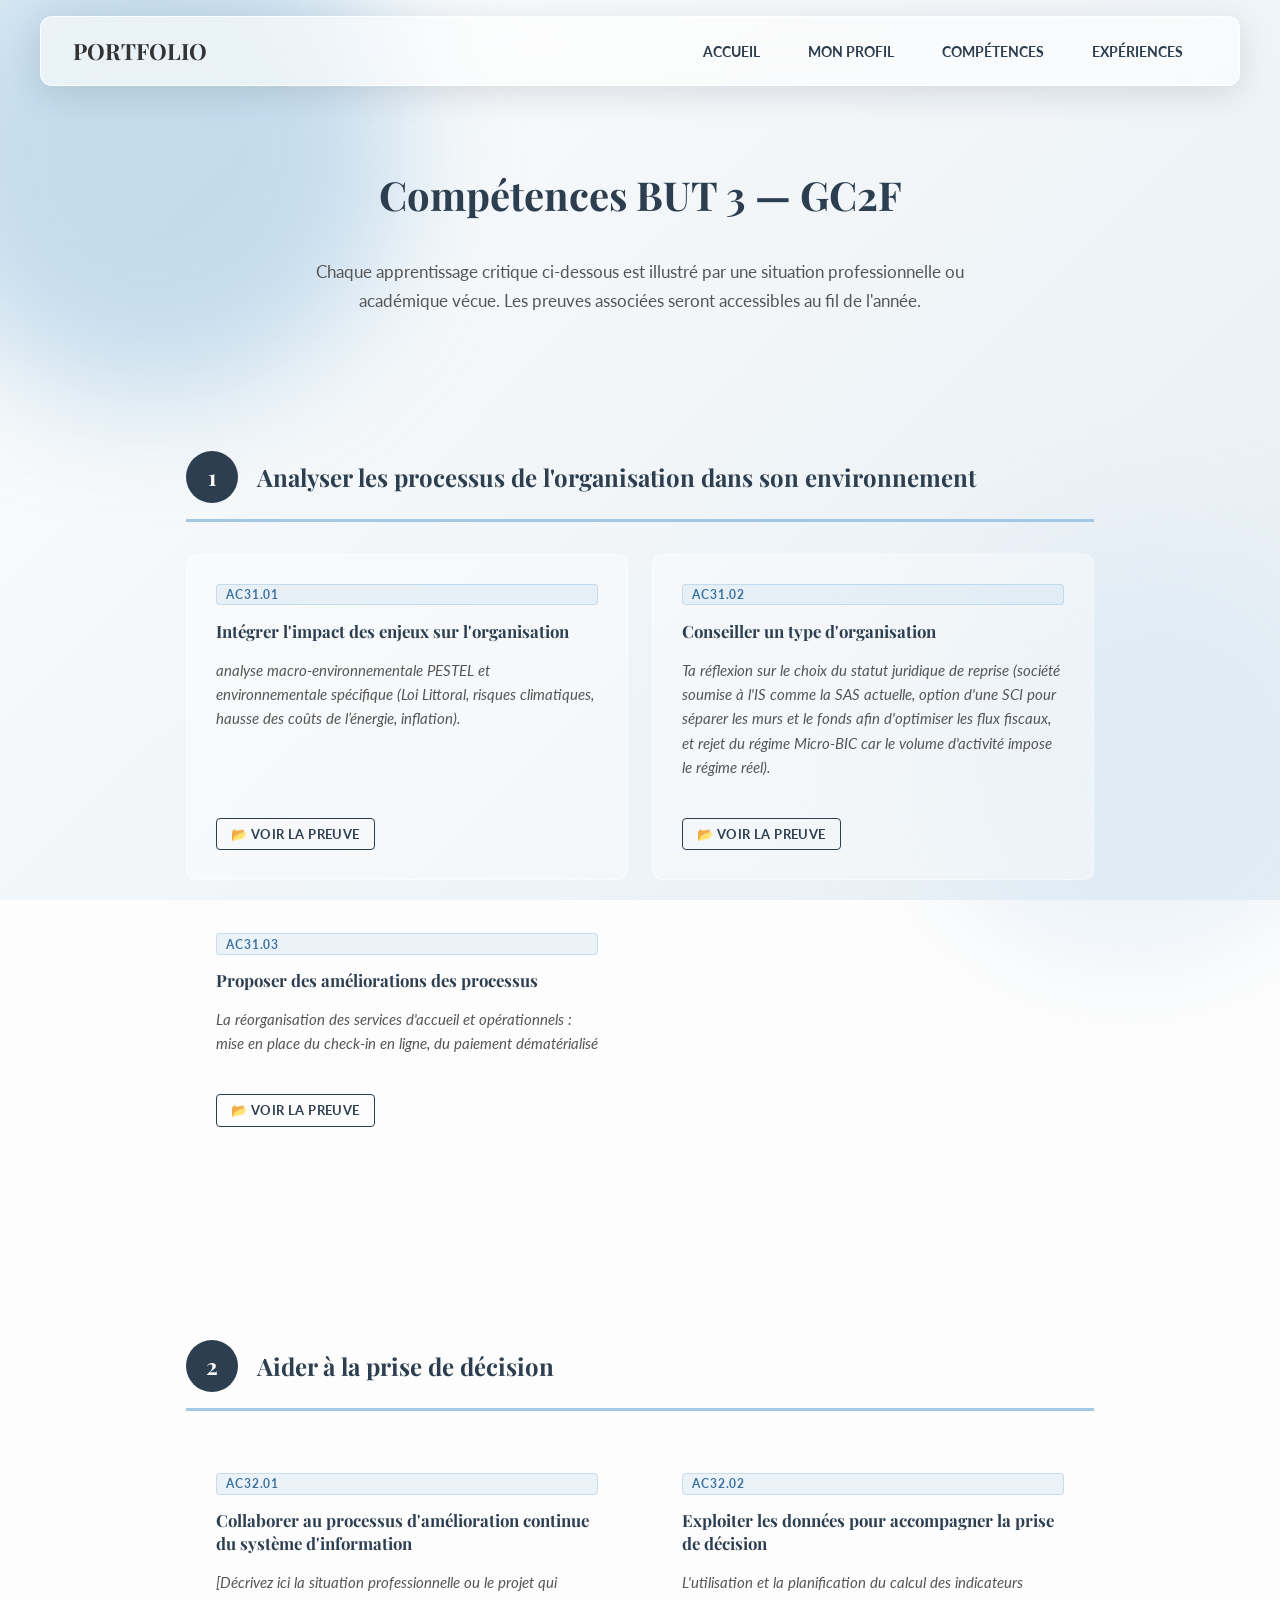
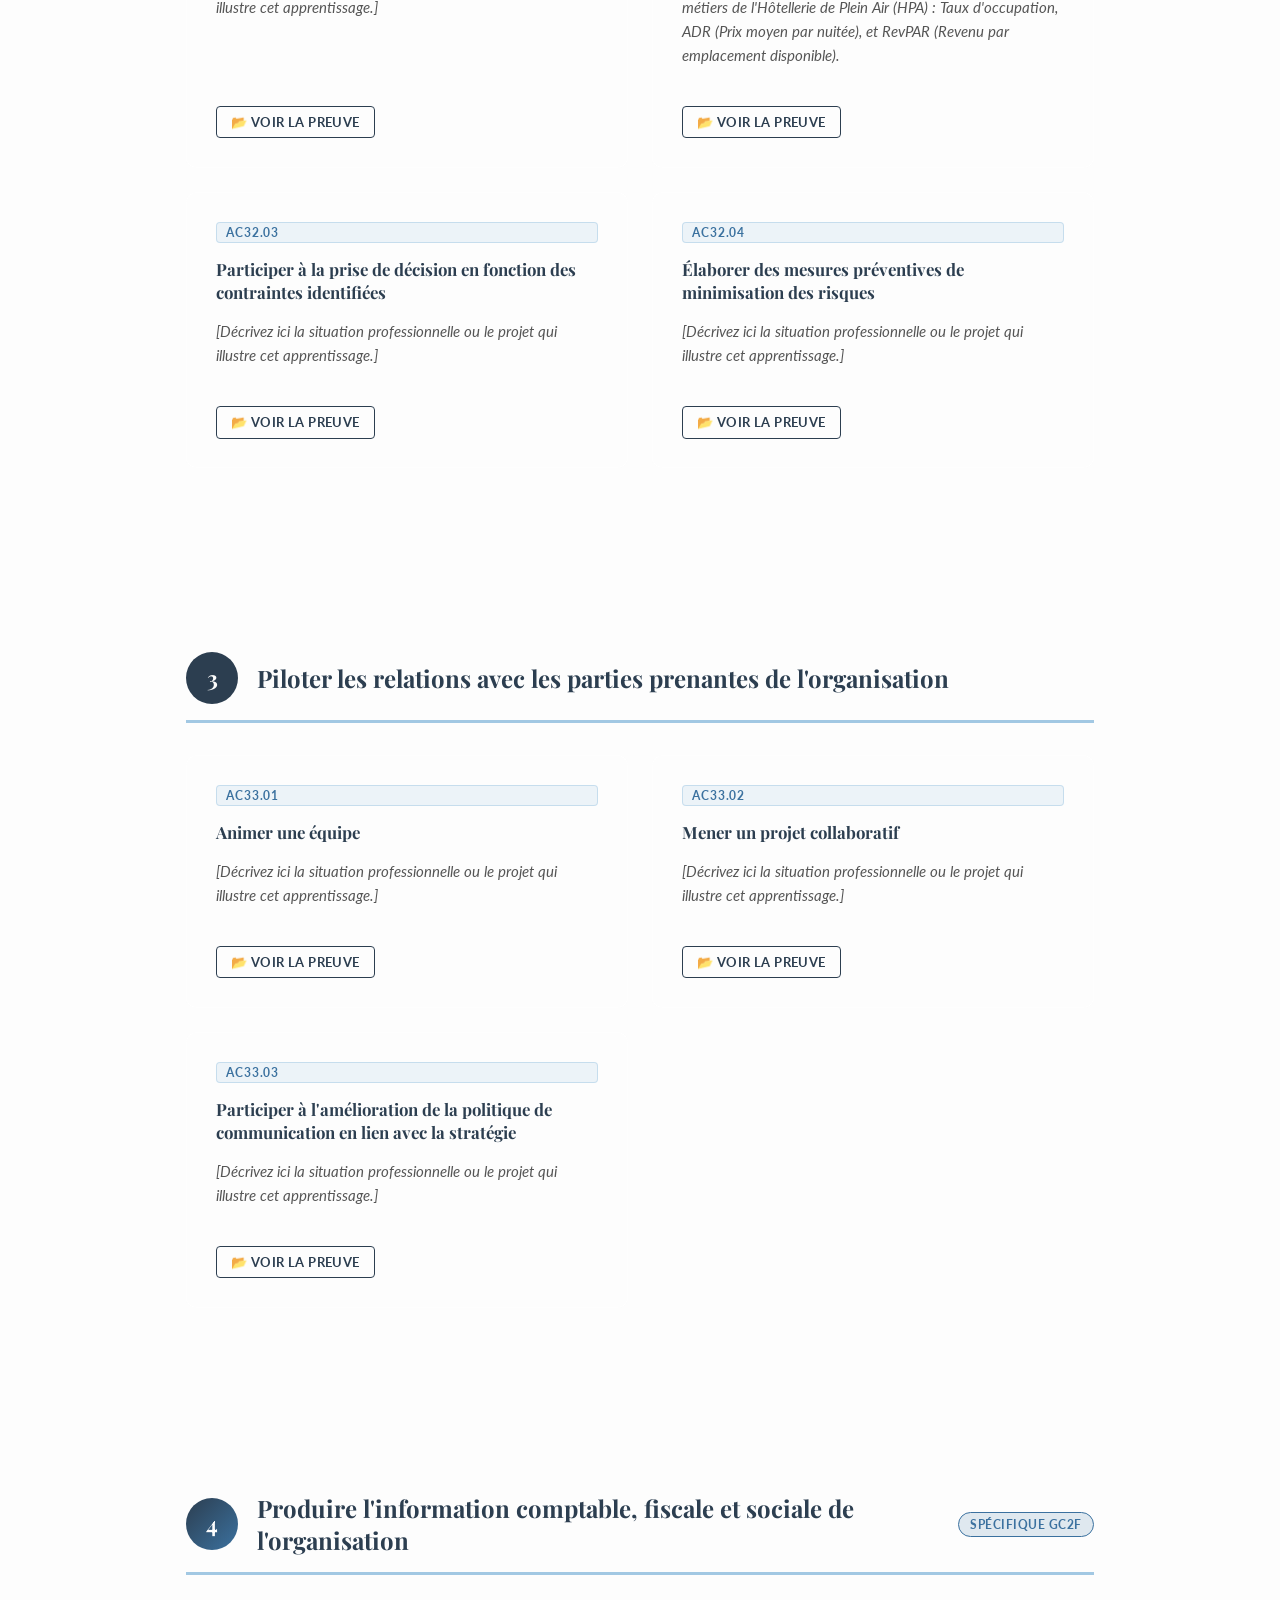
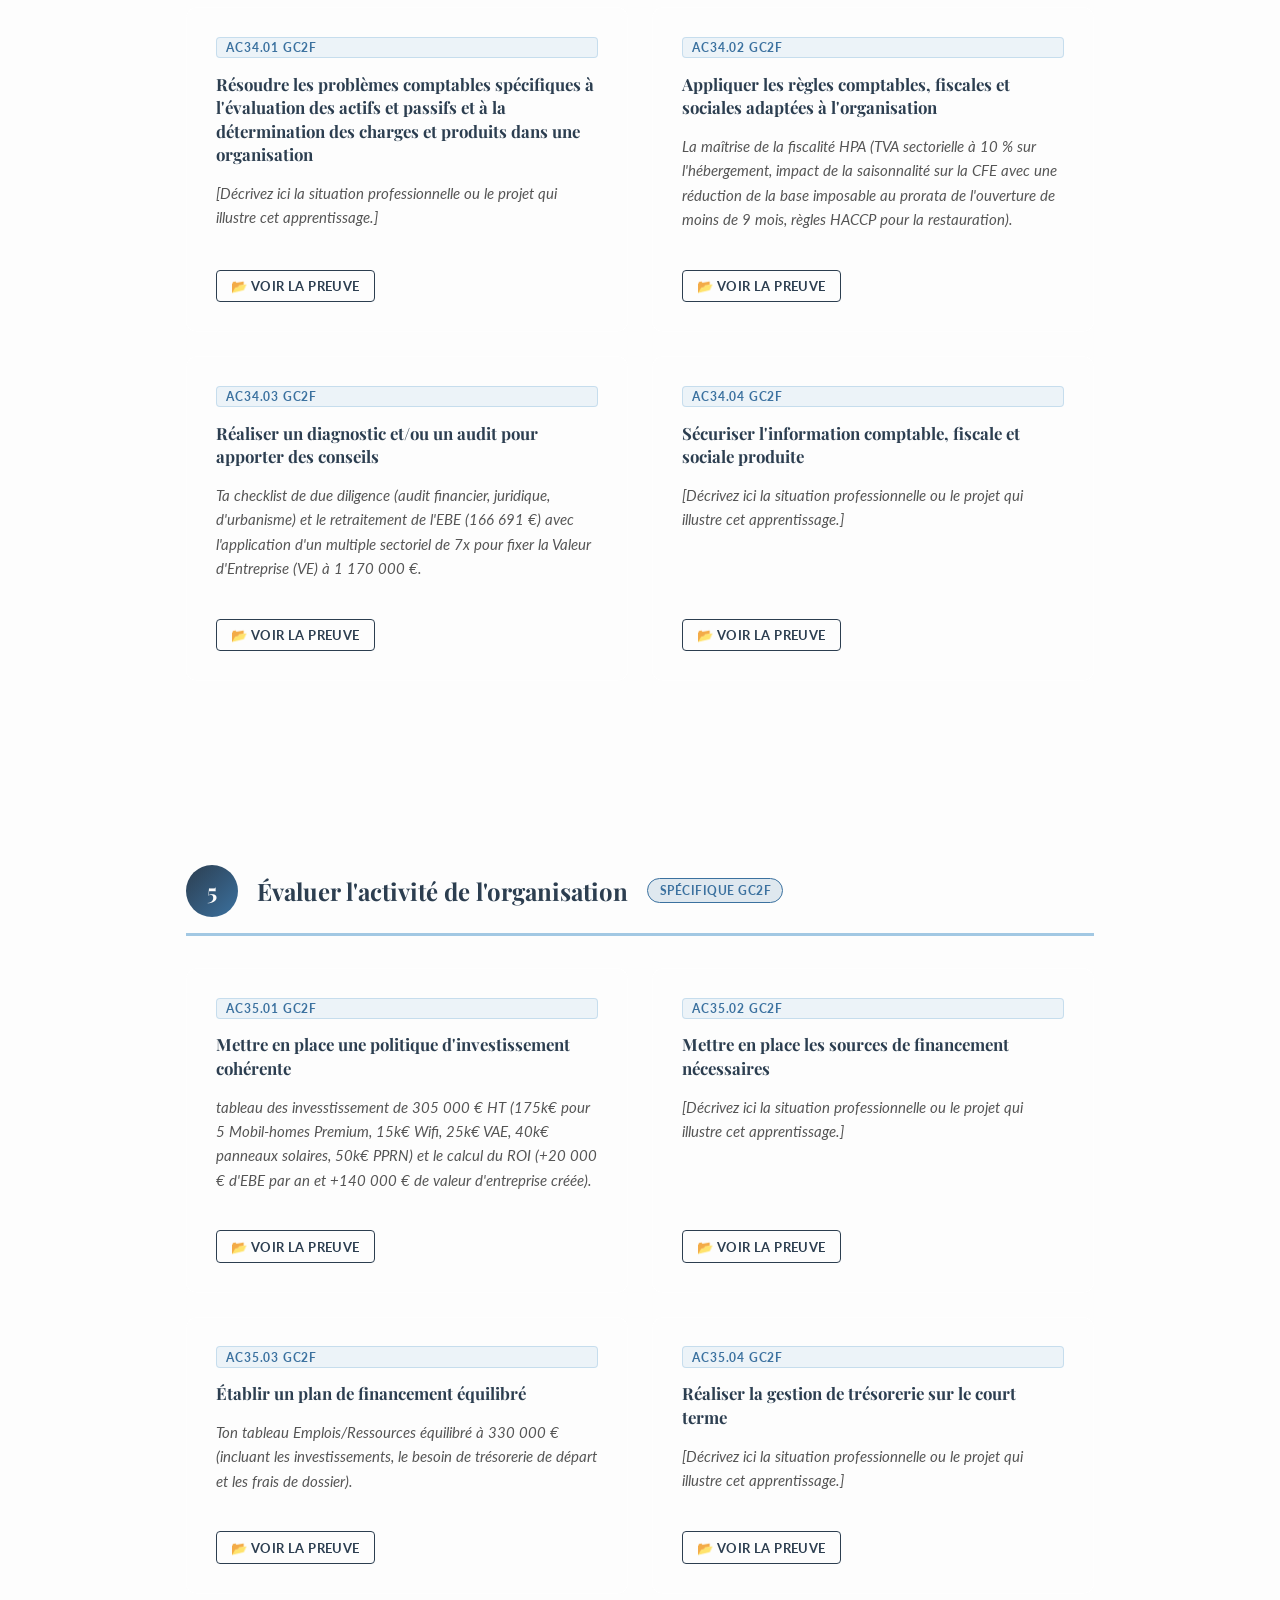
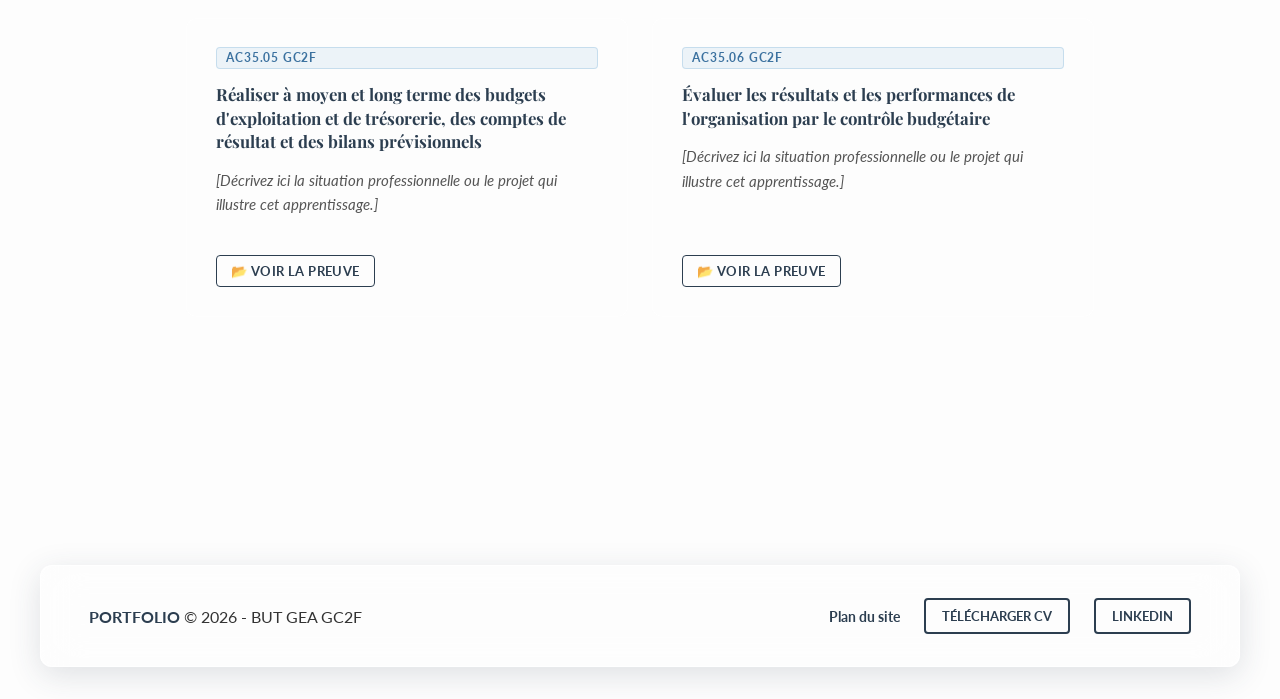
==== commit 9bd3229f: "Update competences.html" ====
--- a/competences.html
+++ b/competences.html
@@ -244,7 +244,7 @@
                         <span class="ac-code">AC31.01</span>
                         <h3 class="ac-intitule">Intégrer l'impact des enjeux sur l'organisation</h3>
                         <p class="ac-description">analyse macro-environnementale PESTEL et environnementale spécifique (Loi Littoral, risques climatiques, hausse des coûts de l’énergie, inflation).</p>
-                        <a href="./preuves/ac31-01.pdf" target="_blank" class="ac-preuve">
+                        <a href="./preuves/ac31-01.pdf" target="_blank" class="ac-preuve disponible">
                             📂 Voir la preuve
                         </a>
                     </div>
@@ -253,7 +253,7 @@
                         <span class="ac-code">AC31.02</span>
                         <h3 class="ac-intitule">Conseiller un type d'organisation</h3>
                         <p class="ac-description">Ta réflexion sur le choix du statut juridique de reprise (société soumise à l'IS comme la SAS actuelle, option d'une SCI pour séparer les murs et le fonds afin d'optimiser les flux fiscaux, et rejet du régime Micro-BIC car le volume d'activité impose le régime réel).</p>
-                        <a href="./preuves/ac31-02.pdf" target="_blank" class="ac-preuve">
+                        <a href="./preuves/ac31-02.pdf" target="_blank" class="ac-preuve disponible">
                             📂 Voir la preuve
                         </a>
                     </div>
@@ -262,7 +262,7 @@
                         <span class="ac-code">AC31.03</span>
                         <h3 class="ac-intitule">Proposer des améliorations des processus</h3>
                         <p class="ac-description">La réorganisation des services d'accueil et opérationnels : mise en place du check-in en ligne, du paiement dématérialisé</p>
-                        <a href="./preuves/ac31-03.pdf" target="_blank" class="ac-preuve">
+                        <a href="./preuves/ac31-03.pdf" target="_blank" class="ac-preuve disponible">
                             📂 Voir la preuve
                         </a>
                     </div>
@@ -285,7 +285,7 @@
                         <span class="ac-code">AC32.01</span>
                         <h3 class="ac-intitule">Collaborer au processus d'amélioration continue du système d'information</h3>
                         <p class="ac-description">[Décrivez ici la situation professionnelle ou le projet qui illustre cet apprentissage.]</p>
-                        <a href="./preuves/ac32-01.pdf" target="_blank" class="ac-preuve">
+                        <a href="./preuves/ac32-01.pdf" target="_blank" class="ac-preuve disponible">
                             📂 Voir la preuve
                         </a>
                     </div>
@@ -294,7 +294,7 @@
                         <span class="ac-code">AC32.02</span>
                         <h3 class="ac-intitule">Exploiter les données pour accompagner la prise de décision</h3>
                         <p class="ac-description">L'utilisation et la planification du calcul des indicateurs métiers de l'Hôtellerie de Plein Air (HPA) : Taux d'occupation, ADR (Prix moyen par nuitée), et RevPAR (Revenu par emplacement disponible).</p>
-                        <a href="./preuves/ac32-02.pdf" target="_blank" class="ac-preuve">
+                        <a href="./preuves/ac32-02.pdf" target="_blank" class="ac-preuve disponible">
                             📂 Voir la preuve
                         </a>
                     </div>
@@ -303,7 +303,7 @@
                         <span class="ac-code">AC32.03</span>
                         <h3 class="ac-intitule">Participer à la prise de décision en fonction des contraintes identifiées</h3>
                         <p class="ac-description">[Décrivez ici la situation professionnelle ou le projet qui illustre cet apprentissage.]</p>
-                        <a href="./preuves/ac32-03.pdf" target="_blank" class="ac-preuve">
+                        <a href="./preuves/ac32-03.pdf" target="_blank" class="ac-preuve disponible">
                             📂 Voir la preuve
                         </a>
                     </div>
@@ -312,7 +312,7 @@
                         <span class="ac-code">AC32.04</span>
                         <h3 class="ac-intitule">Élaborer des mesures préventives de minimisation des risques</h3>
                         <p class="ac-description">[Décrivez ici la situation professionnelle ou le projet qui illustre cet apprentissage.]</p>
-                        <a href="./preuves/ac32-04.pdf" target="_blank" class="ac-preuve">
+                        <a href="./preuves/ac32-04.pdf" target="_blank" class="ac-preuve disponible">
                             📂 Voir la preuve
                         </a>
                     </div>
@@ -335,7 +335,7 @@
                         <span class="ac-code">AC33.01</span>
                         <h3 class="ac-intitule">Animer une équipe</h3>
                         <p class="ac-description">[Décrivez ici la situation professionnelle ou le projet qui illustre cet apprentissage.]</p>
-                        <a href="./preuves/ac33-01.pdf" target="_blank" class="ac-preuve">
+                        <a href="./preuves/ac33-01.pdf" target="_blank" class="ac-preuve disponible">
                             📂 Voir la preuve
                         </a>
                     </div>
@@ -344,7 +344,7 @@
                         <span class="ac-code">AC33.02</span>
                         <h3 class="ac-intitule">Mener un projet collaboratif</h3>
                         <p class="ac-description">[Décrivez ici la situation professionnelle ou le projet qui illustre cet apprentissage.]</p>
-                        <a href="./preuves/ac33-02.pdf" target="_blank" class="ac-preuve">
+                        <a href="./preuves/ac33-02.pdf" target="_blank" class="ac-preuve disponible">
                             📂 Voir la preuve
                         </a>
                     </div>
@@ -353,7 +353,7 @@
                         <span class="ac-code">AC33.03</span>
                         <h3 class="ac-intitule">Participer à l'amélioration de la politique de communication en lien avec la stratégie</h3>
                         <p class="ac-description">[Décrivez ici la situation professionnelle ou le projet qui illustre cet apprentissage.]</p>
-                        <a href="./preuves/ac33-03.pdf" target="_blank" class="ac-preuve">
+                        <a href="./preuves/ac33-03.pdf" target="_blank" class="ac-preuve disponible">
                             📂 Voir la preuve
                         </a>
                     </div>
@@ -377,7 +377,7 @@
                         <span class="ac-code">AC34.01 GC2F</span>
                         <h3 class="ac-intitule">Résoudre les problèmes comptables spécifiques à l'évaluation des actifs et passifs et à la détermination des charges et produits dans une organisation</h3>
                         <p class="ac-description">[Décrivez ici la situation professionnelle ou le projet qui illustre cet apprentissage.]</p>
-                        <a href="./preuves/ac34-01.pdf" target="_blank" class="ac-preuve">
+                        <a href="./preuves/ac34-01.pdf" target="_blank" class="ac-preuve disponible">
                             📂 Voir la preuve
                         </a>
                     </div>
@@ -386,7 +386,7 @@
                         <span class="ac-code">AC34.02 GC2F</span>
                         <h3 class="ac-intitule">Appliquer les règles comptables, fiscales et sociales adaptées à l'organisation</h3>
                         <p class="ac-description">La maîtrise de la fiscalité HPA (TVA sectorielle à 10 % sur l'hébergement, impact de la saisonnalité sur la CFE avec une réduction de la base imposable au prorata de l'ouverture de moins de 9 mois, règles HACCP pour la restauration).</p>
-                        <a href="./preuves/ac34-02.pdf" target="_blank" class="ac-preuve">
+                        <a href="./preuves/ac34-02.pdf" target="_blank" class="ac-preuve disponible">
                             📂 Voir la preuve
                         </a>
                     </div>
@@ -395,7 +395,7 @@
                         <span class="ac-code">AC34.03 GC2F</span>
                         <h3 class="ac-intitule">Réaliser un diagnostic et/ou un audit pour apporter des conseils</h3>
                         <p class="ac-description">Ta checklist de due diligence (audit financier, juridique, d'urbanisme) et le retraitement de l'EBE (166 691 €) avec l'application d'un multiple sectoriel de 7x pour fixer la Valeur d'Entreprise (VE) à 1 170 000 €.</p>
-                        <a href="./preuves/ac34-03.pdf" target="_blank" class="ac-preuve">
+                        <a href="./preuves/ac34-03.pdf" target="_blank" class="ac-preuve disponible">
                             📂 Voir la preuve
                         </a>
                     </div>
@@ -404,7 +404,7 @@
                         <span class="ac-code">AC34.04 GC2F</span>
                         <h3 class="ac-intitule">Sécuriser l'information comptable, fiscale et sociale produite</h3>
                         <p class="ac-description">[Décrivez ici la situation professionnelle ou le projet qui illustre cet apprentissage.]</p>
-                        <a href="./preuves/ac34-04.pdf" target="_blank" class="ac-preuve">
+                        <a href="./preuves/ac34-04.pdf" target="_blank" class="ac-preuve disponible">
                             📂 Voir la preuve
                         </a>
                     </div>
@@ -428,7 +428,7 @@
                         <span class="ac-code">AC35.01 GC2F</span>
                         <h3 class="ac-intitule">Mettre en place une politique d'investissement cohérente</h3>
                         <p class="ac-description">tableau des invesstissement de 305 000 € HT (175k€ pour 5 Mobil-homes Premium, 15k€ Wifi, 25k€ VAE, 40k€ panneaux solaires, 50k€ PPRN) et le calcul du ROI (+20 000 € d'EBE par an et +140 000 € de valeur d'entreprise créée).</p>
-                        <a href="./preuves/ac35-01.pdf" target="_blank" class="ac-preuve">
+                        <a href="./preuves/ac35-01.pdf" target="_blank" class="ac-preuve disponible">
                             📂 Voir la preuve
                         </a>
                     </div>
@@ -437,7 +437,7 @@
                         <span class="ac-code">AC35.02 GC2F</span>
                         <h3 class="ac-intitule">Mettre en place les sources de financement nécessaires</h3>
                         <p class="ac-description">[Décrivez ici la situation professionnelle ou le projet qui illustre cet apprentissage.]</p>
-                        <a href="./preuves/ac35-02.pdf" target="_blank" class="ac-preuve">
+                        <a href="./preuves/ac35-02.pdf" target="_blank" class="ac-preuve disponible">
                             📂 Voir la preuve
                         </a>
                     </div>
@@ -446,7 +446,7 @@
                         <span class="ac-code">AC35.03 GC2F</span>
                         <h3 class="ac-intitule">Établir un plan de financement équilibré</h3>
                         <p class="ac-description">Ton tableau Emplois/Ressources équilibré à 330 000 € (incluant les investissements, le besoin de trésorerie de départ et les frais de dossier).</p>
-                        <a href="./preuves/ac35-03.pdf" target="_blank" class="ac-preuve">
+                        <a href="./preuves/ac35-03.pdf" target="_blank" class="ac-preuve disponible">
                             📂 Voir la preuve
                         </a>
                     </div>
@@ -455,7 +455,7 @@
                         <span class="ac-code">AC35.04 GC2F</span>
                         <h3 class="ac-intitule">Réaliser la gestion de trésorerie sur le court terme</h3>
                         <p class="ac-description">[Décrivez ici la situation professionnelle ou le projet qui illustre cet apprentissage.]</p>
-                        <a href="./preuves/ac35-04.pdf" target="_blank" class="ac-preuve">
+                        <a href="./preuves/ac35-04.pdf" target="_blank" class="ac-preuve disponible">
                             📂 Voir la preuve
                         </a>
                     </div>
@@ -464,7 +464,7 @@
                         <span class="ac-code">AC35.05 GC2F</span>
                         <h3 class="ac-intitule">Réaliser à moyen et long terme des budgets d'exploitation et de trésorerie, des comptes de résultat et des bilans prévisionnels</h3>
                         <p class="ac-description">[Décrivez ici la situation professionnelle ou le projet qui illustre cet apprentissage.]</p>
-                        <a href="./preuves/ac35-05.pdf" target="_blank" class="ac-preuve">
+                        <a href="./preuves/ac35-05.pdf" target="_blank" class="ac-preuve disponible">
                             📂 Voir la preuve
                         </a>
                     </div>
@@ -473,7 +473,7 @@
                         <span class="ac-code">AC35.06 GC2F</span>
                         <h3 class="ac-intitule">Évaluer les résultats et les performances de l'organisation par le contrôle budgétaire</h3>
                         <p class="ac-description">[Décrivez ici la situation professionnelle ou le projet qui illustre cet apprentissage.]</p>
-                        <a href="./preuves/ac35-06.pdf" target="_blank" class="ac-preuve">
+                        <a href="./preuves/ac35-06.pdf" target="_blank" class="ac-preuve disponible">
                             📂 Voir la preuve
                         </a>
                     </div>
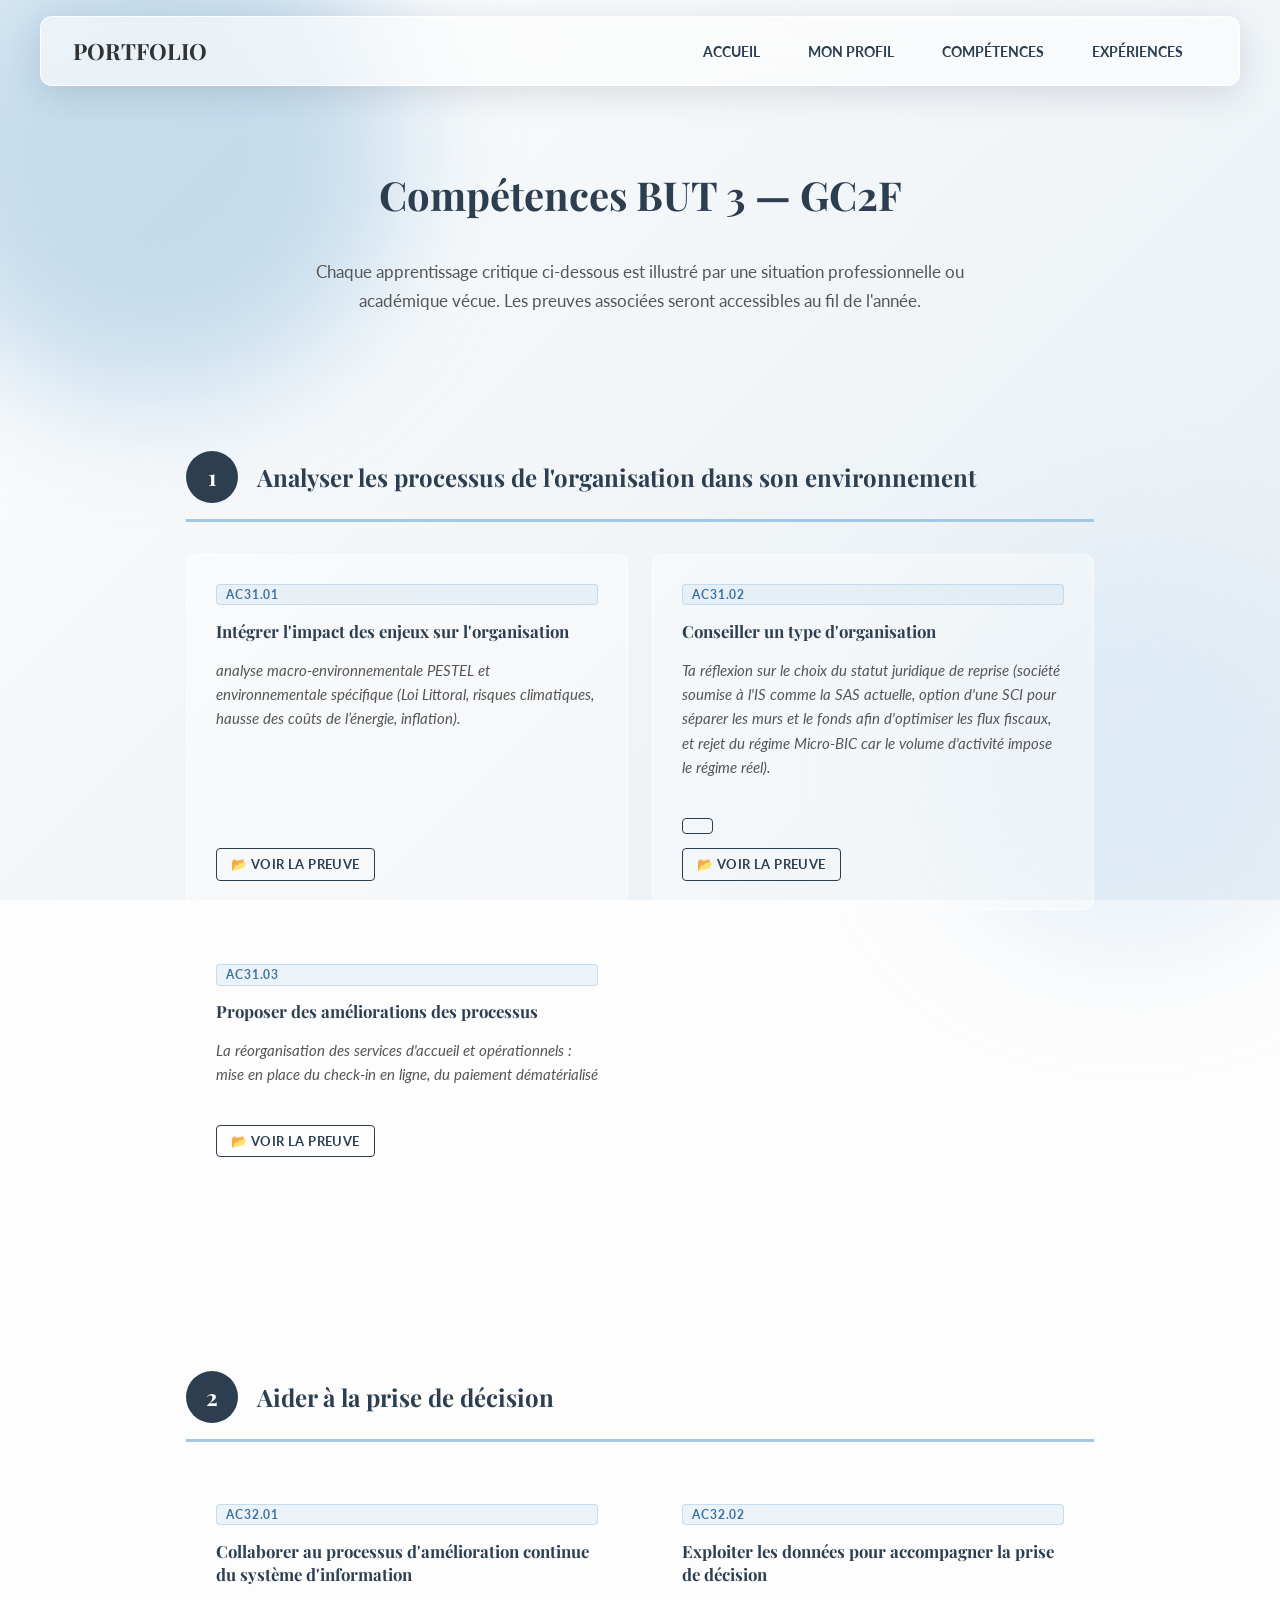
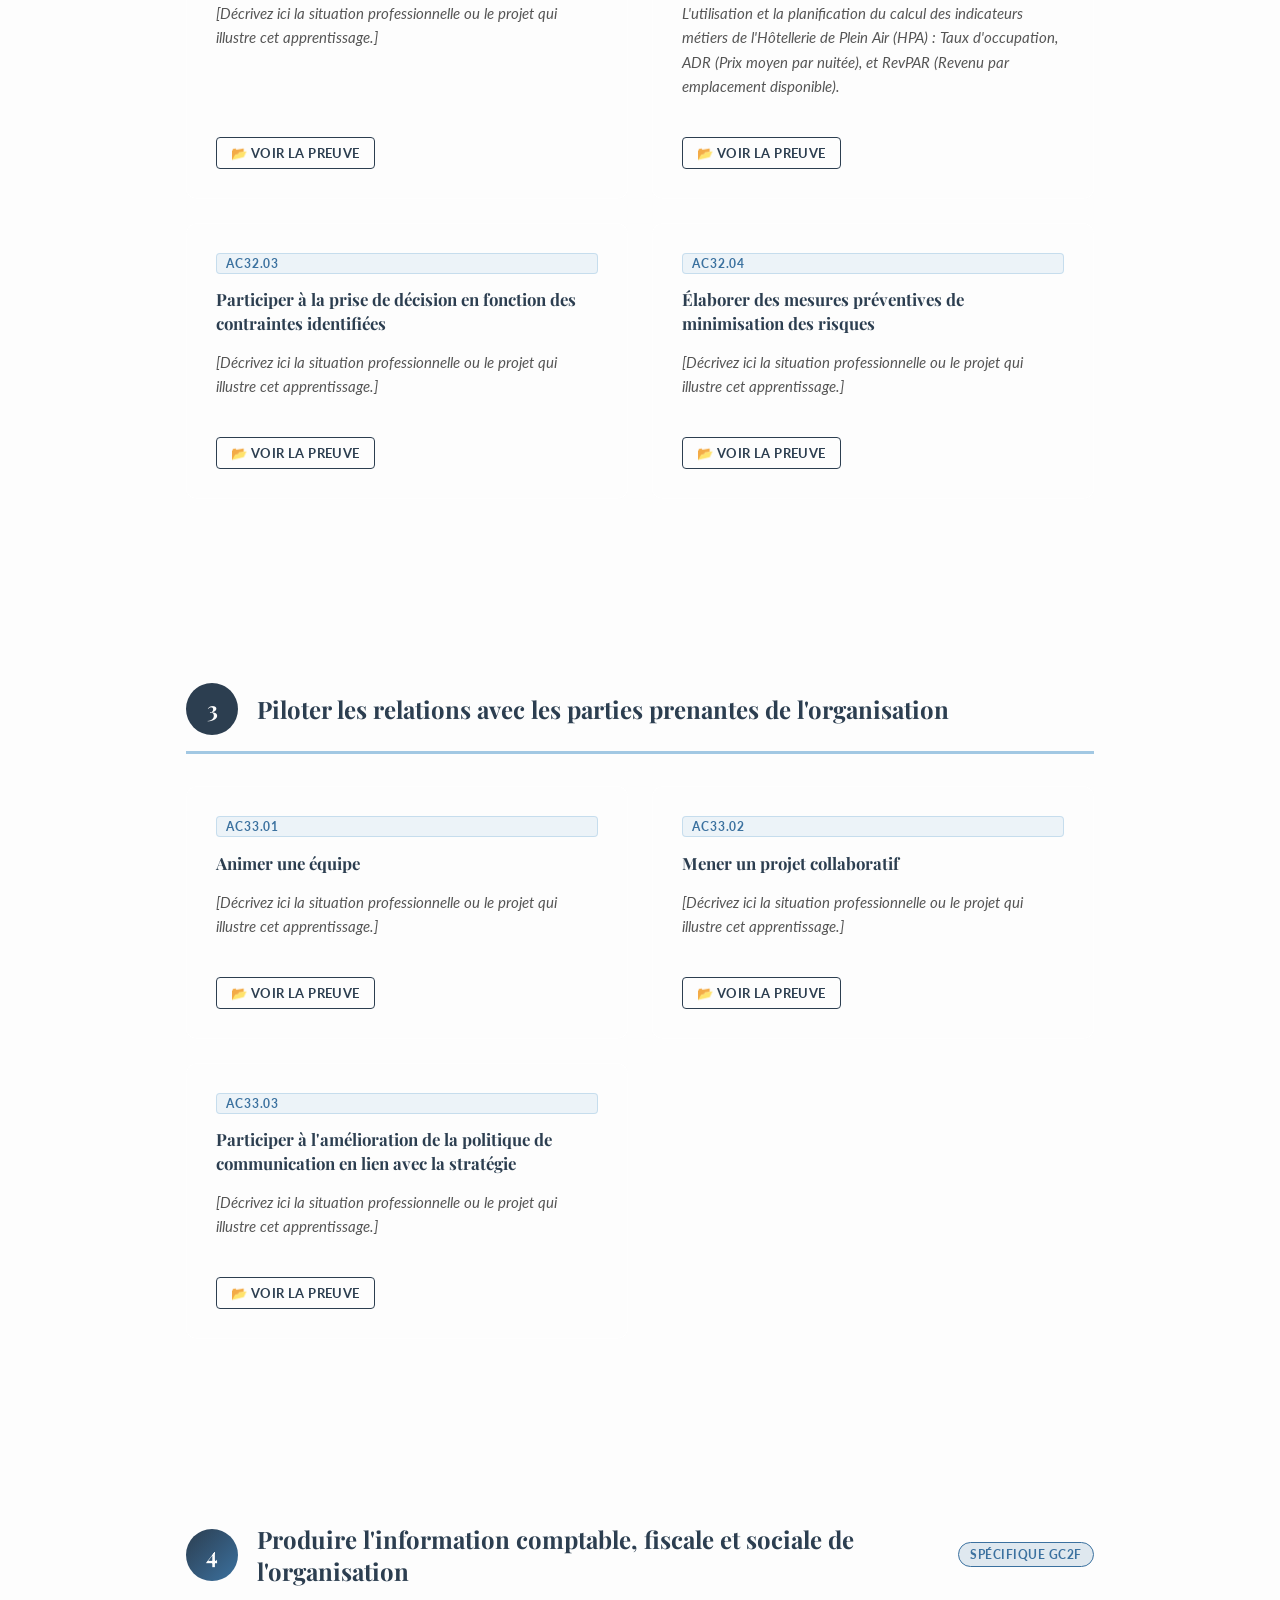
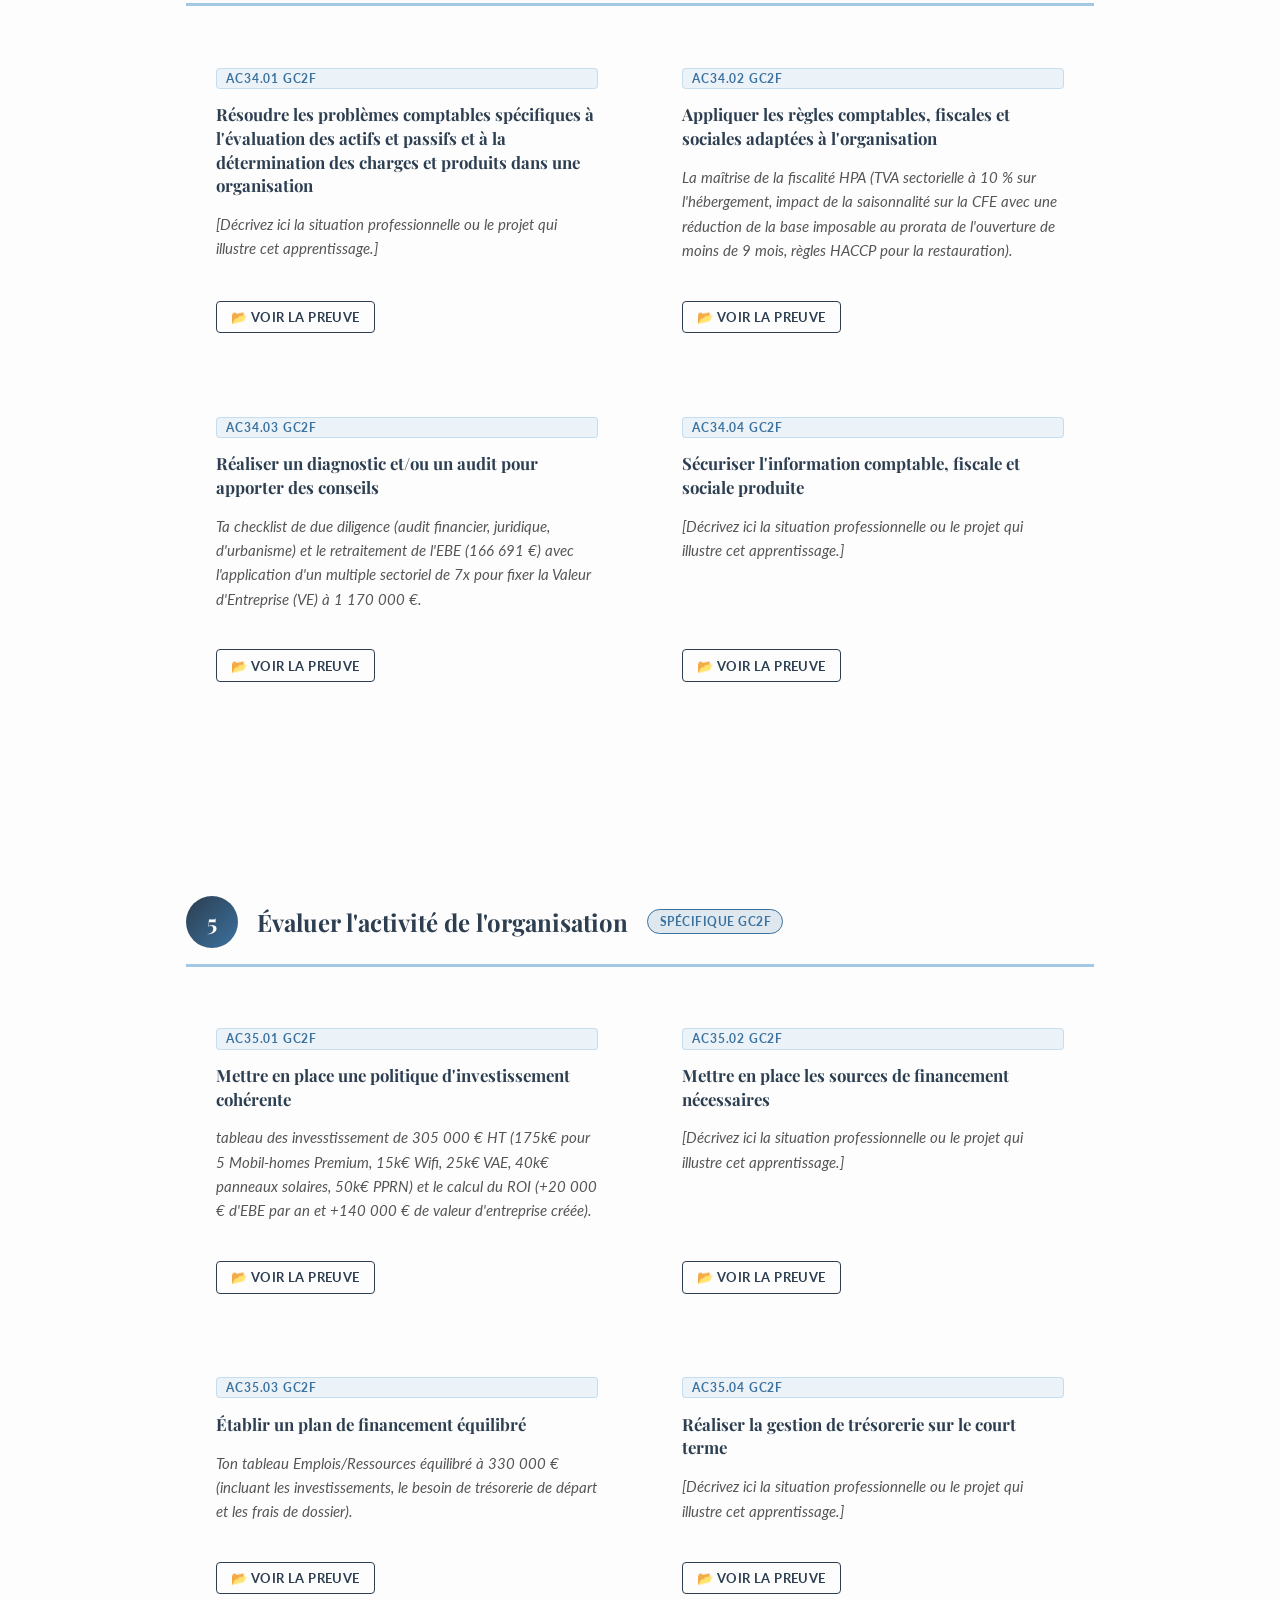
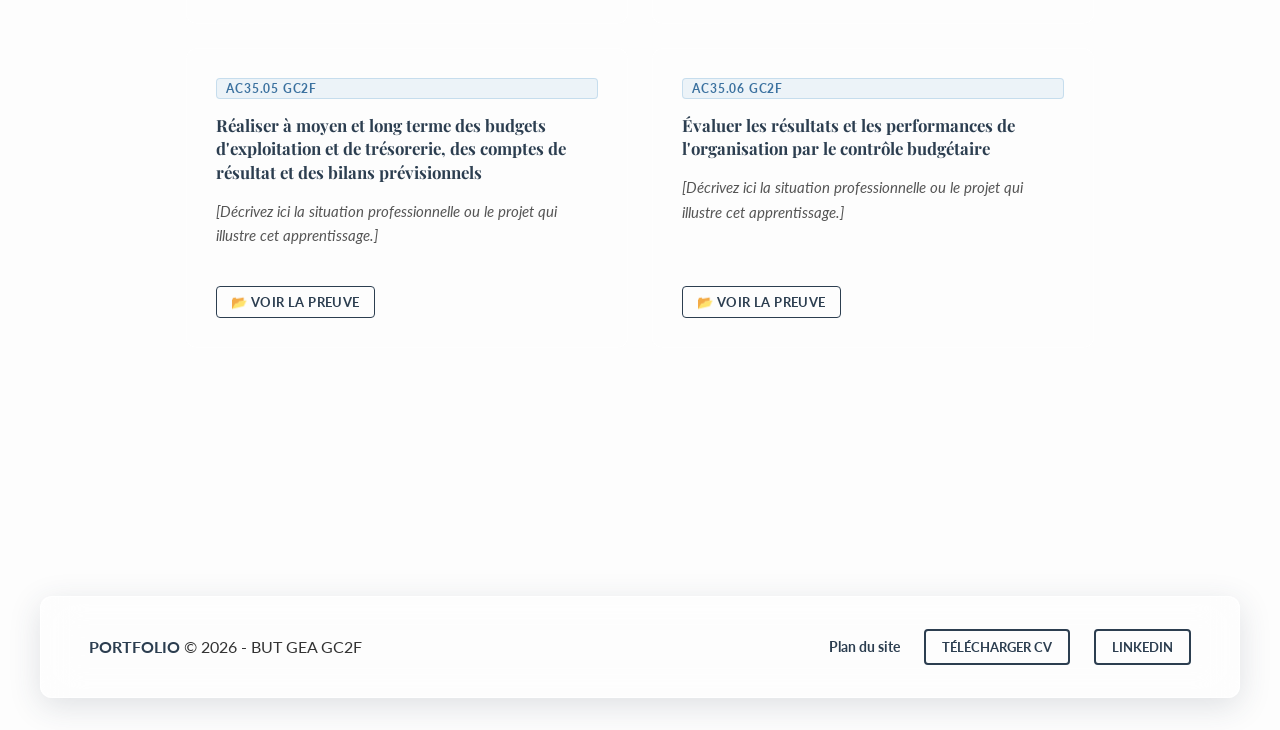
==== commit a3e5f6a5: "Update competences.html" ====
--- a/competences.html
+++ b/competences.html
@@ -244,7 +244,7 @@
                         <span class="ac-code">AC31.01</span>
                         <h3 class="ac-intitule">Intégrer l'impact des enjeux sur l'organisation</h3>
                         <p class="ac-description">analyse macro-environnementale PESTEL et environnementale spécifique (Loi Littoral, risques climatiques, hausse des coûts de l’énergie, inflation).</p>
-                        <a href="./preuves/ac31-01.pdf" target="_blank" class="ac-preuve disponible">
+                        <a href="./preuve//preuve/ac31-01.pdf" target="_blank" class="ac-preuve disponible">
                             📂 Voir la preuve
                         </a>
                     </div>
@@ -254,6 +254,7 @@
                         <h3 class="ac-intitule">Conseiller un type d'organisation</h3>
                         <p class="ac-description">Ta réflexion sur le choix du statut juridique de reprise (société soumise à l'IS comme la SAS actuelle, option d'une SCI pour séparer les murs et le fonds afin d'optimiser les flux fiscaux, et rejet du régime Micro-BIC car le volume d'activité impose le régime réel).</p>
                         <a href="./preuves/ac31-02.pdf" target="_blank" class="ac-preuve disponible">
+                        <a href="./preuves//preuves/ac31-02.pdf" target="_blank" class="ac-preuve disponible">
                             📂 Voir la preuve
                         </a>
                     </div>
@@ -262,7 +263,7 @@
                         <span class="ac-code">AC31.03</span>
                         <h3 class="ac-intitule">Proposer des améliorations des processus</h3>
                         <p class="ac-description">La réorganisation des services d'accueil et opérationnels : mise en place du check-in en ligne, du paiement dématérialisé</p>
-                        <a href="./preuves/ac31-03.pdf" target="_blank" class="ac-preuve disponible">
+                        <a href="./preuve//preuves/ac31-03.pdf" target="_blank" class="ac-preuve disponible">
                             📂 Voir la preuve
                         </a>
                     </div>
@@ -285,7 +286,7 @@
                         <span class="ac-code">AC32.01</span>
                         <h3 class="ac-intitule">Collaborer au processus d'amélioration continue du système d'information</h3>
                         <p class="ac-description">[Décrivez ici la situation professionnelle ou le projet qui illustre cet apprentissage.]</p>
-                        <a href="./preuves/ac32-01.pdf" target="_blank" class="ac-preuve disponible">
+                        <a href="./preuves//preuves/ac32-01.pdf" target="_blank" class="ac-preuve disponible">
                             📂 Voir la preuve
                         </a>
                     </div>
@@ -294,7 +295,7 @@
                         <span class="ac-code">AC32.02</span>
                         <h3 class="ac-intitule">Exploiter les données pour accompagner la prise de décision</h3>
                         <p class="ac-description">L'utilisation et la planification du calcul des indicateurs métiers de l'Hôtellerie de Plein Air (HPA) : Taux d'occupation, ADR (Prix moyen par nuitée), et RevPAR (Revenu par emplacement disponible).</p>
-                        <a href="./preuves/ac32-02.pdf" target="_blank" class="ac-preuve disponible">
+                        <a href="./preuves//preuves/ac32-02.pdf" target="_blank" class="ac-preuve disponible">
                             📂 Voir la preuve
                         </a>
                     </div>
@@ -303,7 +304,7 @@
                         <span class="ac-code">AC32.03</span>
                         <h3 class="ac-intitule">Participer à la prise de décision en fonction des contraintes identifiées</h3>
                         <p class="ac-description">[Décrivez ici la situation professionnelle ou le projet qui illustre cet apprentissage.]</p>
-                        <a href="./preuves/ac32-03.pdf" target="_blank" class="ac-preuve disponible">
+                        <a href="./preuves//preuves/ac32-03.pdf" target="_blank" class="ac-preuve disponible">
                             📂 Voir la preuve
                         </a>
                     </div>
@@ -312,7 +313,7 @@
                         <span class="ac-code">AC32.04</span>
                         <h3 class="ac-intitule">Élaborer des mesures préventives de minimisation des risques</h3>
                         <p class="ac-description">[Décrivez ici la situation professionnelle ou le projet qui illustre cet apprentissage.]</p>
-                        <a href="./preuves/ac32-04.pdf" target="_blank" class="ac-preuve disponible">
+                        <a href="./preuves//preuves/ac32-04.pdf" target="_blank" class="ac-preuve disponible">
                             📂 Voir la preuve
                         </a>
                     </div>
@@ -335,7 +336,7 @@
                         <span class="ac-code">AC33.01</span>
                         <h3 class="ac-intitule">Animer une équipe</h3>
                         <p class="ac-description">[Décrivez ici la situation professionnelle ou le projet qui illustre cet apprentissage.]</p>
-                        <a href="./preuves/ac33-01.pdf" target="_blank" class="ac-preuve disponible">
+                        <a href="./preuves//preuves/ac33-01.pdf" target="_blank" class="ac-preuve disponible">
                             📂 Voir la preuve
                         </a>
                     </div>
@@ -344,7 +345,7 @@
                         <span class="ac-code">AC33.02</span>
                         <h3 class="ac-intitule">Mener un projet collaboratif</h3>
                         <p class="ac-description">[Décrivez ici la situation professionnelle ou le projet qui illustre cet apprentissage.]</p>
-                        <a href="./preuves/ac33-02.pdf" target="_blank" class="ac-preuve disponible">
+                        <a href="./preuves//preuves/ac33-02.pdf" target="_blank" class="ac-preuve disponible">
                             📂 Voir la preuve
                         </a>
                     </div>
@@ -353,7 +354,7 @@
                         <span class="ac-code">AC33.03</span>
                         <h3 class="ac-intitule">Participer à l'amélioration de la politique de communication en lien avec la stratégie</h3>
                         <p class="ac-description">[Décrivez ici la situation professionnelle ou le projet qui illustre cet apprentissage.]</p>
-                        <a href="./preuves/ac33-03.pdf" target="_blank" class="ac-preuve disponible">
+                        <a href="./preuves//preuves/ac33-03.pdf" target="_blank" class="ac-preuve disponible">
                             📂 Voir la preuve
                         </a>
                     </div>
@@ -377,7 +378,7 @@
                         <span class="ac-code">AC34.01 GC2F</span>
                         <h3 class="ac-intitule">Résoudre les problèmes comptables spécifiques à l'évaluation des actifs et passifs et à la détermination des charges et produits dans une organisation</h3>
                         <p class="ac-description">[Décrivez ici la situation professionnelle ou le projet qui illustre cet apprentissage.]</p>
-                        <a href="./preuves/ac34-01.pdf" target="_blank" class="ac-preuve disponible">
+                        <a href="./preuves//preuves/ac34-01.pdf" target="_blank" class="ac-preuve disponible">
                             📂 Voir la preuve
                         </a>
                     </div>
@@ -386,7 +387,7 @@
                         <span class="ac-code">AC34.02 GC2F</span>
                         <h3 class="ac-intitule">Appliquer les règles comptables, fiscales et sociales adaptées à l'organisation</h3>
                         <p class="ac-description">La maîtrise de la fiscalité HPA (TVA sectorielle à 10 % sur l'hébergement, impact de la saisonnalité sur la CFE avec une réduction de la base imposable au prorata de l'ouverture de moins de 9 mois, règles HACCP pour la restauration).</p>
-                        <a href="./preuves/ac34-02.pdf" target="_blank" class="ac-preuve disponible">
+                        <a href="./preuves//preuves/ac34-02.pdf" target="_blank" class="ac-preuve disponible">
                             📂 Voir la preuve
                         </a>
                     </div>
@@ -395,7 +396,7 @@
                         <span class="ac-code">AC34.03 GC2F</span>
                         <h3 class="ac-intitule">Réaliser un diagnostic et/ou un audit pour apporter des conseils</h3>
                         <p class="ac-description">Ta checklist de due diligence (audit financier, juridique, d'urbanisme) et le retraitement de l'EBE (166 691 €) avec l'application d'un multiple sectoriel de 7x pour fixer la Valeur d'Entreprise (VE) à 1 170 000 €.</p>
-                        <a href="./preuves/ac34-03.pdf" target="_blank" class="ac-preuve disponible">
+                        <a href="./preuves//preuves/ac34-03.pdf" target="_blank" class="ac-preuve disponible">
                             📂 Voir la preuve
                         </a>
                     </div>
@@ -404,7 +405,7 @@
                         <span class="ac-code">AC34.04 GC2F</span>
                         <h3 class="ac-intitule">Sécuriser l'information comptable, fiscale et sociale produite</h3>
                         <p class="ac-description">[Décrivez ici la situation professionnelle ou le projet qui illustre cet apprentissage.]</p>
-                        <a href="./preuves/ac34-04.pdf" target="_blank" class="ac-preuve disponible">
+                        <a href="./preuves//preuves/ac34-04.pdf" target="_blank" class="ac-preuve disponible">
                             📂 Voir la preuve
                         </a>
                     </div>
@@ -428,7 +429,7 @@
                         <span class="ac-code">AC35.01 GC2F</span>
                         <h3 class="ac-intitule">Mettre en place une politique d'investissement cohérente</h3>
                         <p class="ac-description">tableau des invesstissement de 305 000 € HT (175k€ pour 5 Mobil-homes Premium, 15k€ Wifi, 25k€ VAE, 40k€ panneaux solaires, 50k€ PPRN) et le calcul du ROI (+20 000 € d'EBE par an et +140 000 € de valeur d'entreprise créée).</p>
-                        <a href="./preuves/ac35-01.pdf" target="_blank" class="ac-preuve disponible">
+                        <a href="./preuves//preuves/ac35-01.pdf" target="_blank" class="ac-preuve disponible">
                             📂 Voir la preuve
                         </a>
                     </div>
@@ -437,7 +438,7 @@
                         <span class="ac-code">AC35.02 GC2F</span>
                         <h3 class="ac-intitule">Mettre en place les sources de financement nécessaires</h3>
                         <p class="ac-description">[Décrivez ici la situation professionnelle ou le projet qui illustre cet apprentissage.]</p>
-                        <a href="./preuves/ac35-02.pdf" target="_blank" class="ac-preuve disponible">
+                        <a href="./preuves//preuves/ac35-02.pdf" target="_blank" class="ac-preuve disponible">
                             📂 Voir la preuve
                         </a>
                     </div>
@@ -446,7 +447,7 @@
                         <span class="ac-code">AC35.03 GC2F</span>
                         <h3 class="ac-intitule">Établir un plan de financement équilibré</h3>
                         <p class="ac-description">Ton tableau Emplois/Ressources équilibré à 330 000 € (incluant les investissements, le besoin de trésorerie de départ et les frais de dossier).</p>
-                        <a href="./preuves/ac35-03.pdf" target="_blank" class="ac-preuve disponible">
+                        <a href="./preuves//preuves/ac35-03.pdf" target="_blank" class="ac-preuve disponible">
                             📂 Voir la preuve
                         </a>
                     </div>
@@ -455,7 +456,7 @@
                         <span class="ac-code">AC35.04 GC2F</span>
                         <h3 class="ac-intitule">Réaliser la gestion de trésorerie sur le court terme</h3>
                         <p class="ac-description">[Décrivez ici la situation professionnelle ou le projet qui illustre cet apprentissage.]</p>
-                        <a href="./preuves/ac35-04.pdf" target="_blank" class="ac-preuve disponible">
+                        <a href="./preuves//preuves/ac35-04.pdf" target="_blank" class="ac-preuve disponible">
                             📂 Voir la preuve
                         </a>
                     </div>
@@ -464,7 +465,7 @@
                         <span class="ac-code">AC35.05 GC2F</span>
                         <h3 class="ac-intitule">Réaliser à moyen et long terme des budgets d'exploitation et de trésorerie, des comptes de résultat et des bilans prévisionnels</h3>
                         <p class="ac-description">[Décrivez ici la situation professionnelle ou le projet qui illustre cet apprentissage.]</p>
-                        <a href="./preuves/ac35-05.pdf" target="_blank" class="ac-preuve disponible">
+                        <a href="./preuves//preuves/ac35-05.pdf" target="_blank" class="ac-preuve disponible">
                             📂 Voir la preuve
                         </a>
                     </div>
@@ -473,7 +474,7 @@
                         <span class="ac-code">AC35.06 GC2F</span>
                         <h3 class="ac-intitule">Évaluer les résultats et les performances de l'organisation par le contrôle budgétaire</h3>
                         <p class="ac-description">[Décrivez ici la situation professionnelle ou le projet qui illustre cet apprentissage.]</p>
-                        <a href="./preuves/ac35-06.pdf" target="_blank" class="ac-preuve disponible">
+                        <a href="./preuves//preuves/ac35-06.pdf" target="_blank" class="ac-preuve disponible">
                             📂 Voir la preuve
                         </a>
                     </div>
